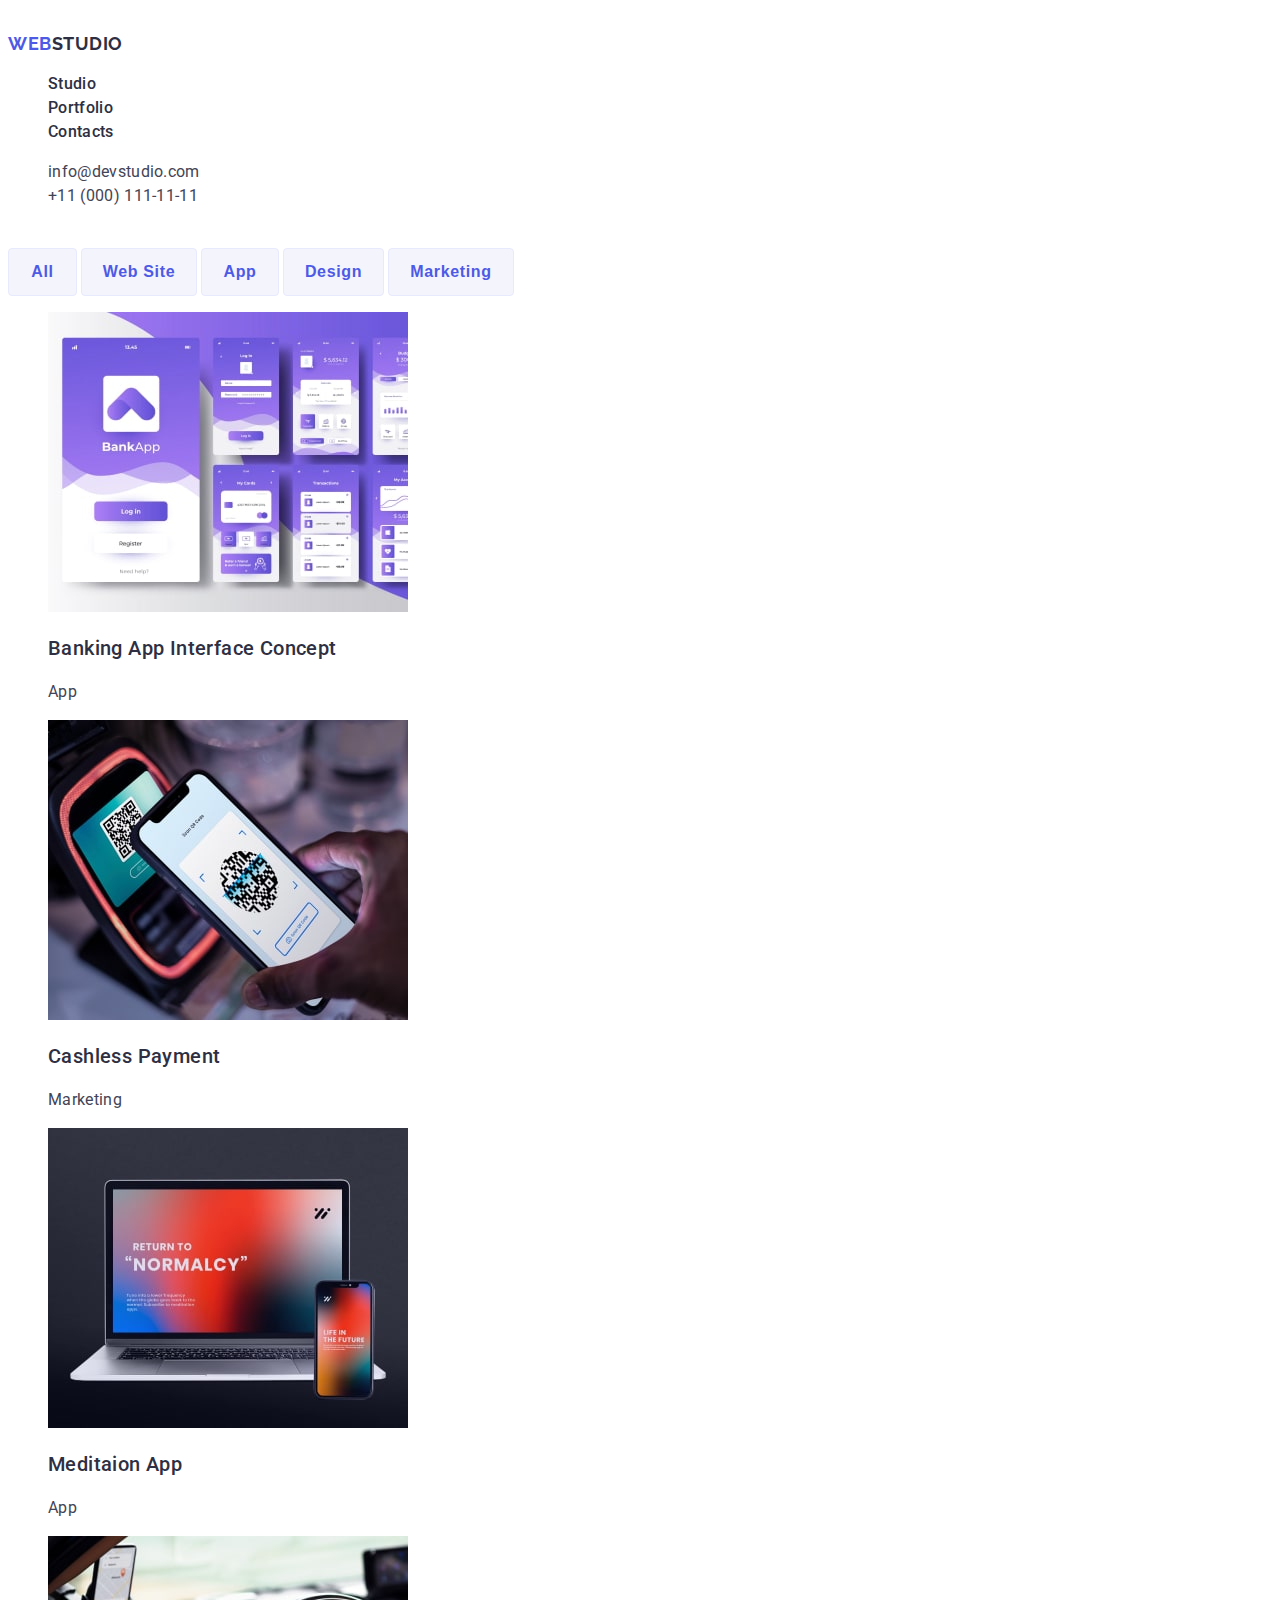
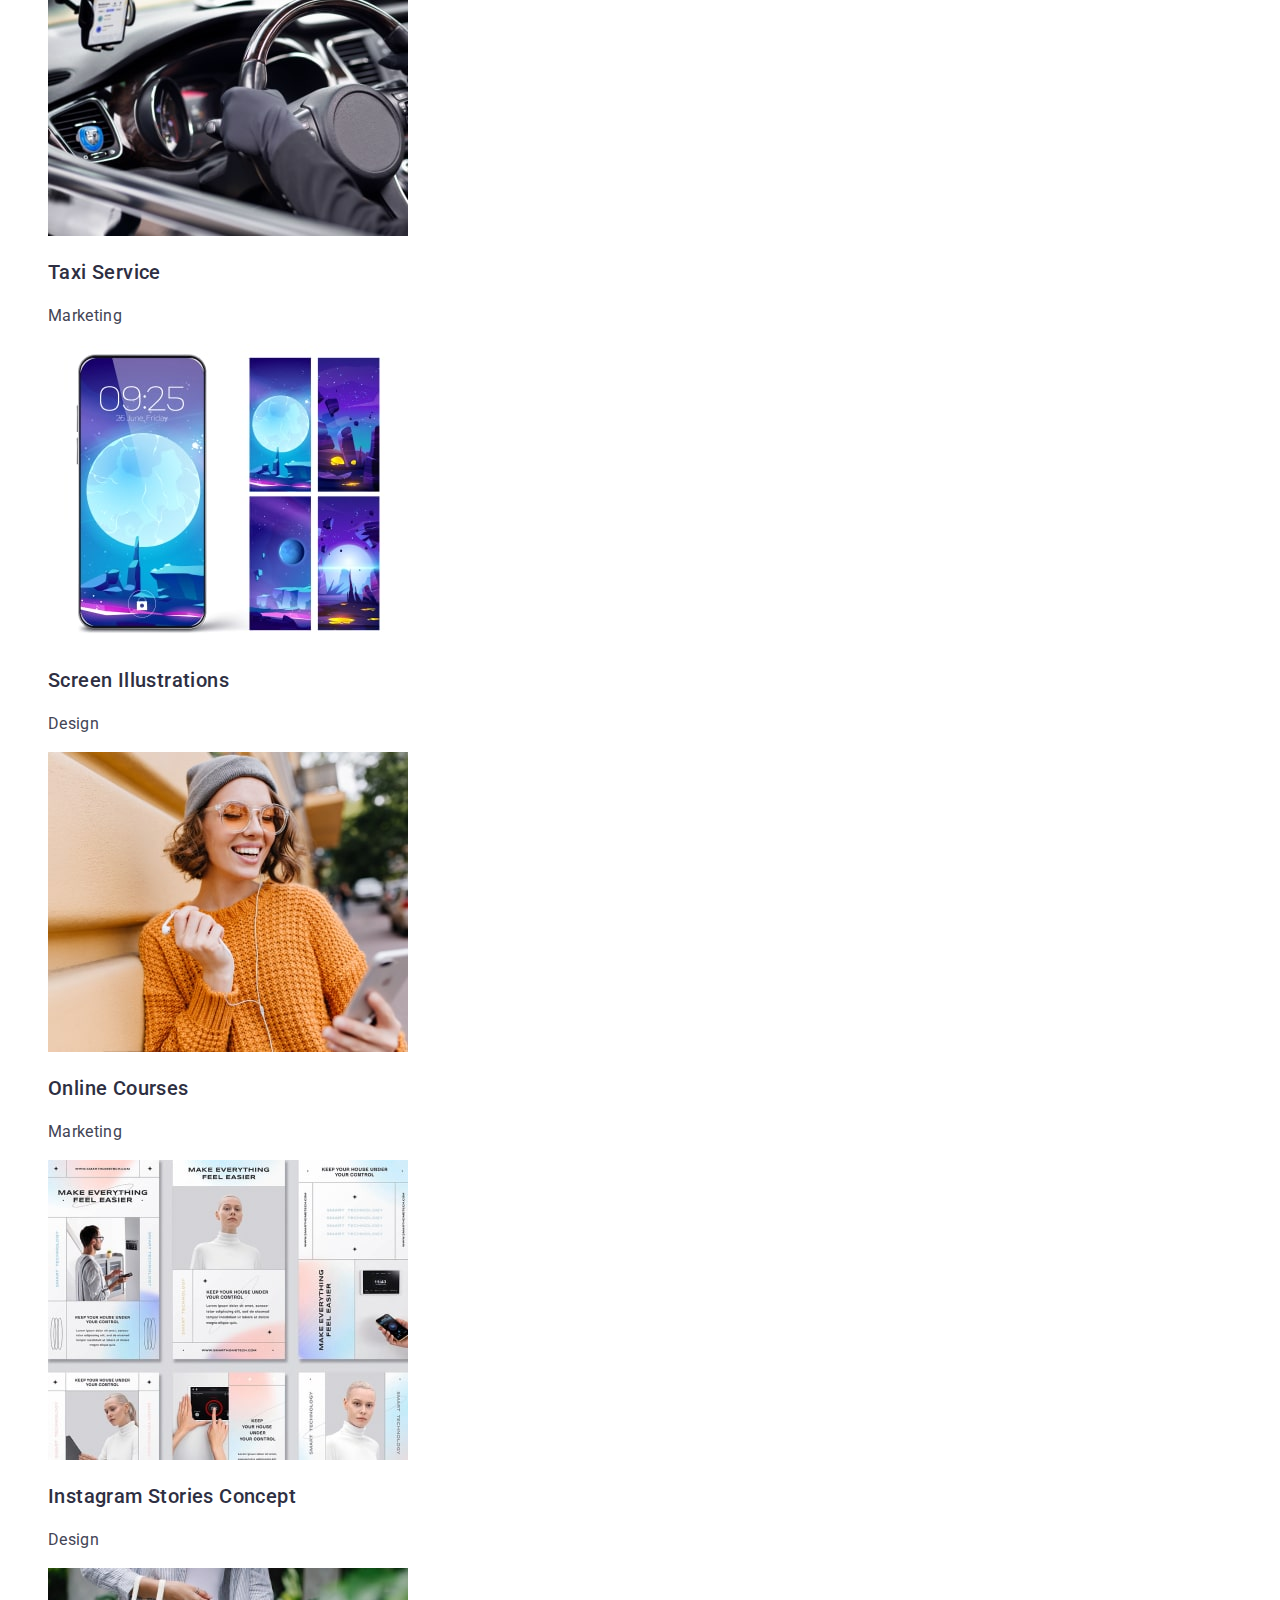
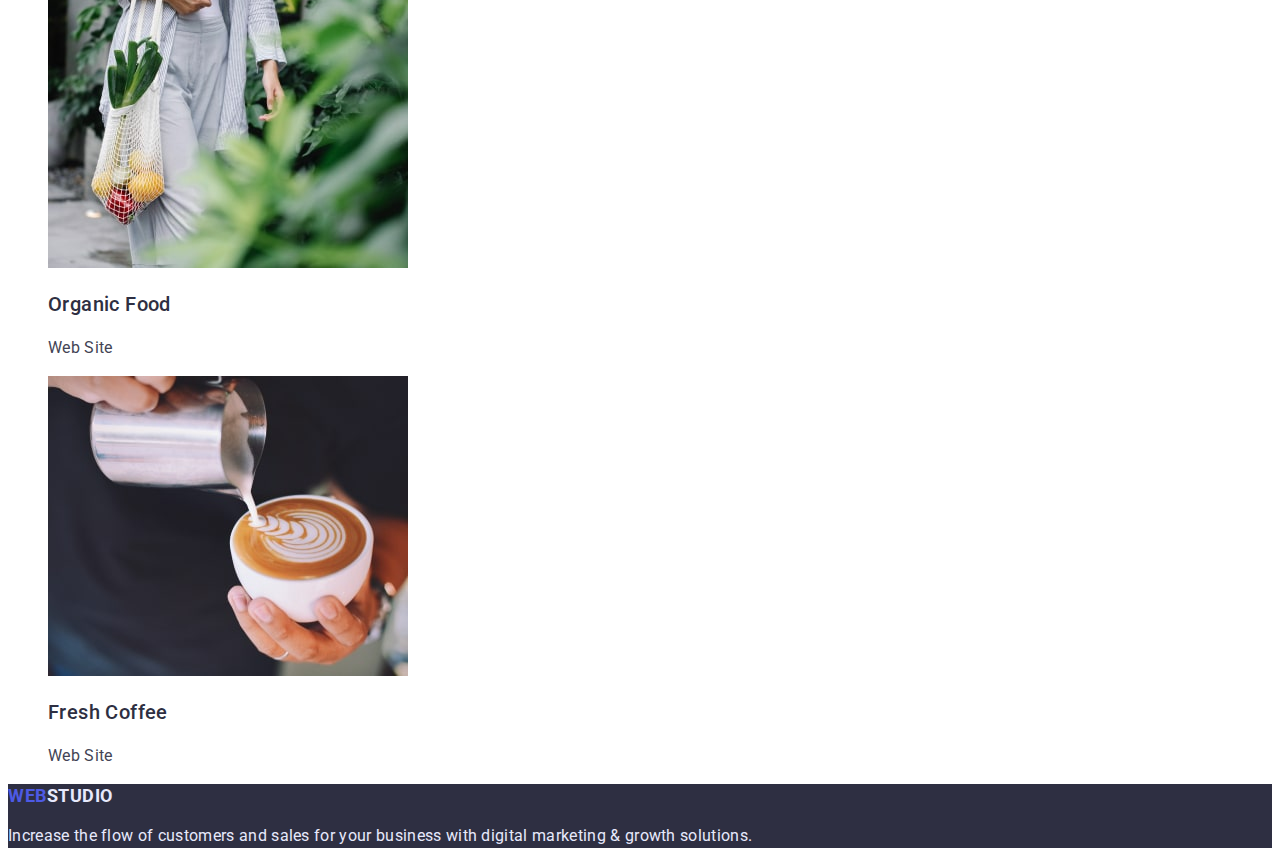
==== portfolio.html @ a3c28370 "кн" ====
<!DOCTYPE html>
<html lang="en">

<head>
    <meta charset="UTF-8">
    <meta http-equiv="X-UA-Compatible" content="IE=edge">
    <meta name="viewport" content="width=device-width, initial-scale=1.0">
    <title>goit-markup-hw-03/portfolio</title>

    <link rel="preconnect" href="https://fonts.googleapis.com">
    <link rel="preconnect" href="https://fonts.gstatic.com" crossorigin>
    <link
        href="https://fonts.googleapis.com/css2?family=Raleway:wght@700&family=Roboto:wght@400;500;700;900&display=swap"
        rel="stylesheet">
    <link rel="stylesheet" href="./css/style.css">
</head>

<body>

    <header class="header">
        <nav>
            <a href="./index.html" class="header-logo"><span class="color-web">Web</span>Studio</a>

            <ul class="header-list">
                <li><a href="/" class="header-link">Studio</a></li>
                <li><a href="/portfolio.html" class="header-link">Portfolio</a></li>
                <li><a href="/" class="header-link">Contacts</a></li>
            </ul>
        </nav>

        <ul class="header-contacts">
            <li class="header-mail">
                <a href="mailto:info@devstudio.com">info@devstudio.com</a>
            </li>
            <li class="header-phone">
                <a href="tel:+11(000)1111111">+11 (000) 111-11-11</a>
            </li>
        </ul>
    </header>

    <main>
        <section class="body-btn">

            <!--<h1>Button</h1>-->

            <button class="body-btn-all" type="button">All</button>

            <button class="body-btn-web" type="button">Web Site</button>

            <button class="body-btn-app" type="button">App</button>

            <button class="body-btn-design" type="button">Design</button>

            <button class="body-btn-marketing" type="button">Marketing</button>

            <!--<h2>Items</h2>-->

            <ul class="body-btn-items">
                <li>
                    <img width="360" height="300" src="./img/portfolio-1.jpg" alt="App in phone">
                    <h3>Banking App Interface Concept</h3>
                    <p>App</p>
                </li>
            </ul>

            <ul class="body-btn-items">
                <li>
                    <img width="360" height="300" src="./img/portfolio-2.jpg" alt="Cashless payment">
                    <h3>Cashless Payment</h3>
                    <p>Marketing</p>
                </li>
            </ul>

            <ul class="body-btn-items">
                <li>
                    <img width="360" height="300" src="./img/portfolio-3.jpg" alt="Meditaion app">
                    <h3>Meditaion App</h3>
                    <p>App</p>
                </li>
            </ul>

            <ul class="body-btn-items">
                <li>
                    <img width="360" height="300" src="./img/portfolio-4.jpg" alt="Taxi service">
                    <h3>Taxi Service</h3>
                    <p>Marketing</p>
                </li>
            </ul>

            <ul class="body-btn-items">
                <li>
                    <img width="360" height="300" src="./img/portfolio-5.jpg" alt="Screen illustrations">
                    <h3>Screen Illustrations</h3>
                    <p>Design</p>
                </li>
            </ul>

            <ul class="body-btn-items">
                <li>
                    <img width="360" height="300" src="./img/portfolio-6.jpg" alt="Online courses">
                    <h3>Online Courses</h3>
                    <p>Marketing</p>
                </li>
            </ul>

            <ul class="body-btn-items">
                <li>
                    <img width="360" height="300" src="./img/portfolio-7.jpg" alt="Instagram stories concept">
                    <h3>Instagram Stories Concept</h3>
                    <p>Design</p>
                </li>
            </ul>

            <ul class="body-btn-items">
                <li>
                    <img width="360" height="300" src="./img/portfolio-8.jpg" alt="Organic food">
                    <h3>Organic Food</h3>
                    <p>Web Site</p>
                </li>
            </ul>

            <ul class="body-btn-items">
                <li>
                    <img width="360" height="300" src="./img/portfolio-9.jpg" alt="Fresh coffee">
                    <h3>Fresh Coffee</h3>
                    <p>Web Site</p>
                </li>
            </ul>

        </section>

    </main>

    <footer class="footer">
        <a href="index.html" class="logo-footer"><span class="color-web">Web</span>Studio</a>
        <p>Increase the flow of customers and sales for your business with digital marketing & growth solutions.</p>
    </footer>


</body>

</html>
---- css/style.css ----
body {
    font-family: 'Raleway', sans-serif;
    font-family: 'Roboto', sans-serif;
}

.container {
    max-width: 1188px;
    margin: 0 auto;
    padding-left: 15px;
    padding-right: 15px;
}

.color-web {
    font-weight: 700;
    font-size: 18px;
    line-height: 1.33;
    letter-spacing: 0.03em;
    text-transform: uppercase;
    color: #4D5AE5;
    text-decoration: none;
}

.header {
    padding-top: 24px;
    padding-bottom: 24px;
}


.header-logo {
    font-family: 'Raleway';
    font-style: normal;
    font-weight: 700;
    font-size: 18px;
    line-height: 1.33;
    display: flex;
    align-items: center;
    letter-spacing: 0.03em;
    text-transform: uppercase;
    color: #2E2F42;
    text-decoration: none;
}


.header-list {
    list-style: none;
    gap: 40px;
}

.header-link:hover {
    color: #434455;
}

.header-link {
    font-weight: 500;
    font-size: 16px;
    line-height: 1.5;
    letter-spacing: 0.02em;
    color: #2E2F42;
    text-decoration: none;
    font-family: inherit;
}

.header-link:active {
    color: #4D5AE5;
}

.header-contacts {
    list-style: none;
}

.header-contacts a {
    font-size: 16px;
    line-height: 1.5;
    letter-spacing: 0.02em;
    color: #434455;
    text-decoration: none;
    list-style: none;
}

.header-phone a {
    text-decoration: none;
    color: #434455;
    font-style: normal;
    font-weight: 400;
    font-size: 16px;
    line-height: 1.5;
    letter-spacing: 0.02em;
    list-style: none;
}

.body {
    background: #2E2F42;
}

.body-title {
    font-weight: 700;
    font-size: 56px;
    line-height: 1;
    text-align: center;
    letter-spacing: 0.02em;
    color: #FFFFFF;
}

.body-title-btn {
    display: flex;
    flex-direction: row;
    align-items: flex-start;
    padding: 16px 32px;
    gap: 10px;
    background: #4D5AE5;
    text-align: center;
    color: #FFFFFF;
    cursor: pointer;
}


.section-slogan-col {
    list-style: none;
}

.slogan {
    font-weight: 500;
    font-size: 20px;
    line-height: 1.2;
    letter-spacing: 0.02em;
    color: #2E2F42;
    width: 264px;
    height: 24px;
}

.text {
    font-size: 16px;
    line-height: 1.5;
    letter-spacing: 0.02em;
    color: #434455;
    width: 264px;
    height: 72px;
}

.heading {
    font-weight: 700;
    font-size: 36px;
    line-height: 1.11;
    text-align: center;
    letter-spacing: 0.02em;
    text-transform: capitalize;
    color: #2E2F42;
}

.section-image {
    list-style: none;
}

.section-team {
    background: #F4F4FD;
}

.section-team-item {
    list-style: none;
    display: flex;
    flex-direction: column;
    justify-content: center;
}

.footer {
    background: #2E2F42;
}

.logo-footer {
    font-weight: 700;
    font-size: 18px;
    line-height: 1.33;
    letter-spacing: 0.03em;
    text-transform: uppercase;
    color: #E7E9FC;
    text-decoration: none;
}

.footer p {
    font-weight: 400;
    font-size: 16px;
    line-height: 1.5;
    letter-spacing: 0.02em;
    color: #E7E9FC;
}

/*______________PORTFOLIO______________*/

.body-btn button:hover,
.body-btn button:focus {
    background: #4D5AE5;
    color: #FFFFFF;
}

.body-btn-all {
    width: 69px;
    height: 48px;
    background: #F4F4FD;
    border: 1px solid #E7E9FC;
    border-radius: 4px;
    color: #4D5AE5;
    font-weight: 700;
    font-size: 16px;
    line-height: 1.5;
    letter-spacing: 0.04em;
    cursor: pointer;
}

.body-btn-web {
    width: 116px;
    height: 48px;
    background: #F4F4FD;
    border: 1px solid #E7E9FC;
    border-radius: 4px;
    color: #4D5AE5;
    font-weight: 700;
    font-size: 16px;
    line-height: 1.5;
    letter-spacing: 0.04em;
    cursor: pointer;
}

.body-btn-app {
    background: #F4F4FD;
    border: 1px solid #E7E9FC;
    border-radius: 4px;
    width: 78px;
    height: 48px;
    color: #4D5AE5;
    font-weight: 700;
    font-size: 16px;
    line-height: 1.5;
    letter-spacing: 0.04em;
    cursor: pointer;
}

.body-btn-design {
    background: #F4F4FD;
    border: 1px solid #E7E9FC;
    border-radius: 4px;
    width: 101px;
    height: 48px;
    color: #4D5AE5;
    font-weight: 700;
    font-size: 16px;
    line-height: 1.5;
    letter-spacing: 0.04em;
    cursor: pointer;
}

.body-btn-marketing {
    background: #F4F4FD;
    border: 1px solid #E7E9FC;
    border-radius: 4px;
    width: 126px;
    height: 48px;
    color: #4D5AE5;
    font-weight: 700;
    font-size: 16px;
    line-height: 1.5;
    letter-spacing: 0.04em;
    cursor: pointer;
}

.body-btn-items li {
    list-style: none;
}

.body-btn-items h3 {
    font-weight: 500;
    font-size: 20px;
    line-height: 1.2;
    letter-spacing: 0.02em;
    color: #2E2F42;
}

.body-btn-items p {
    font-weight: 400;
    font-size: 16px;
    line-height: 1.5;
    letter-spacing: 0.02em;
    color: #434455;
}

.body-btn-items ul {
    background: #FFFFFF;
    font-size: 20px;
}
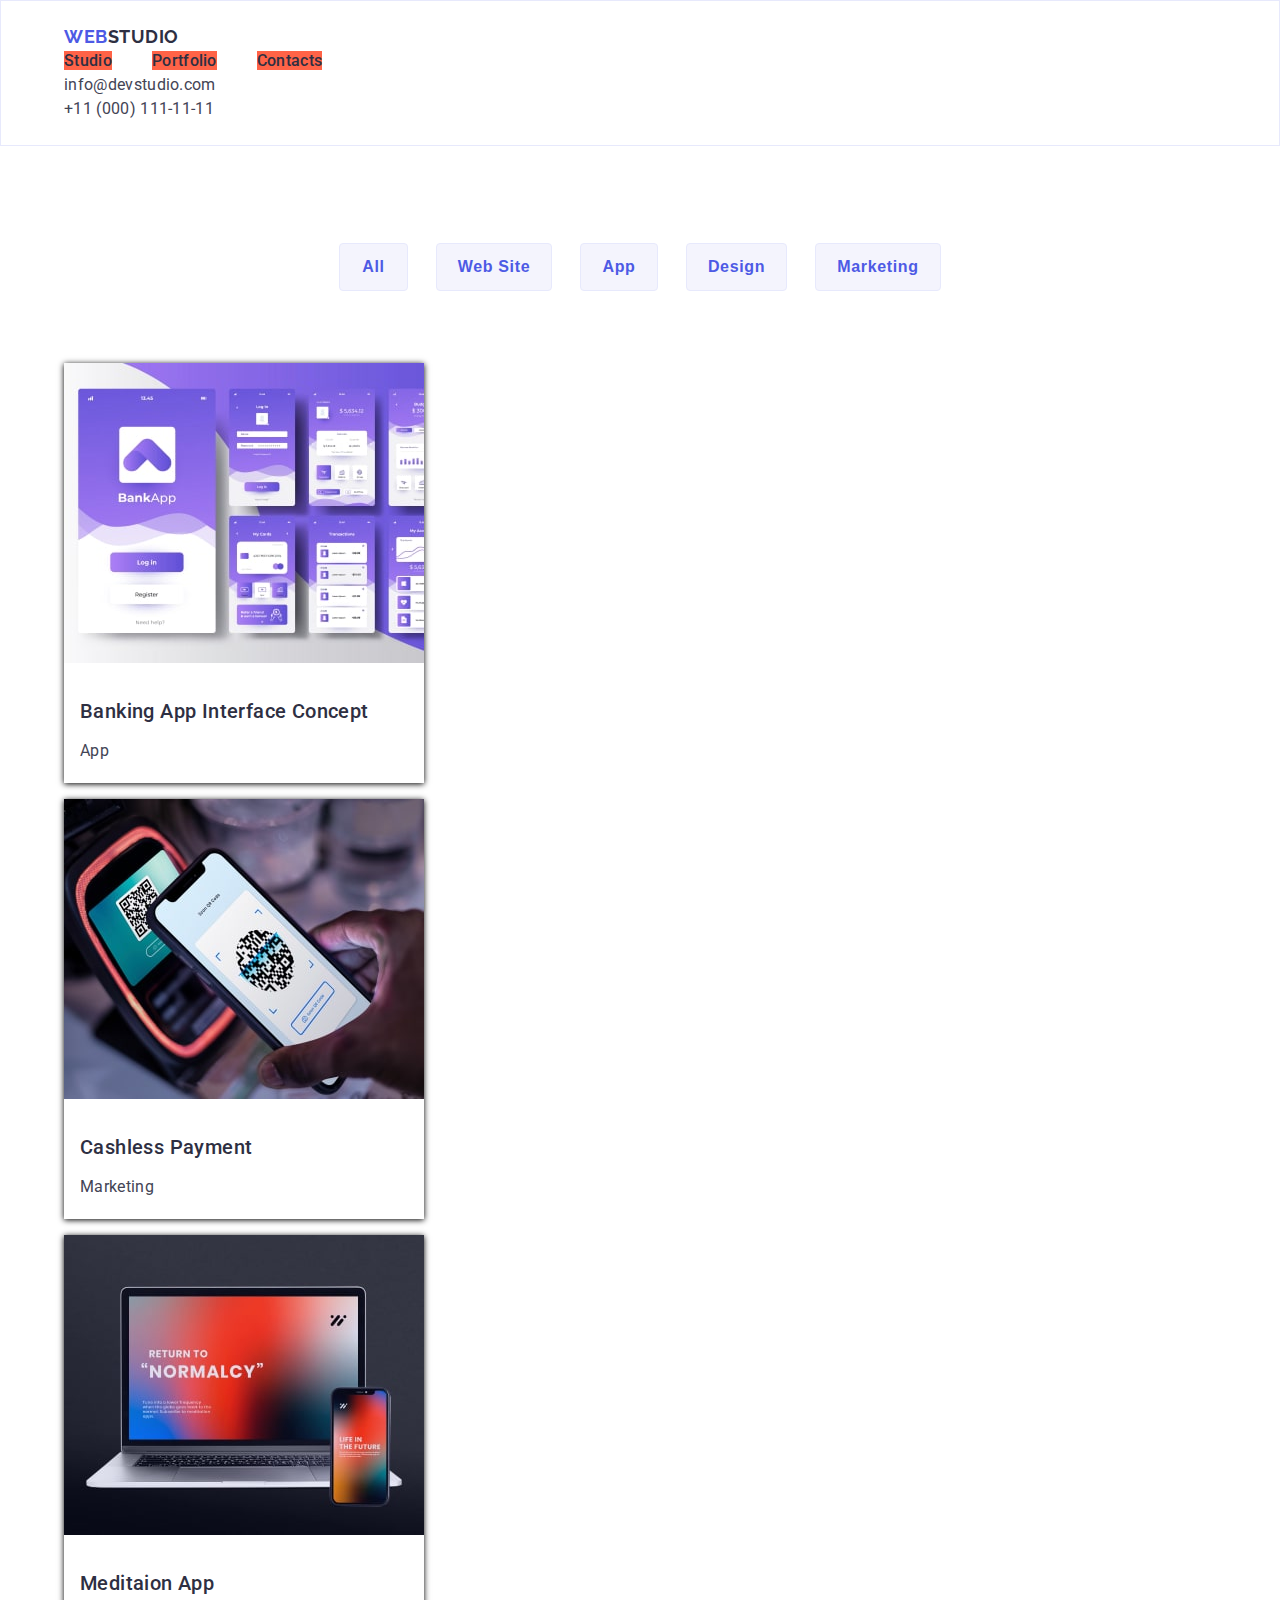
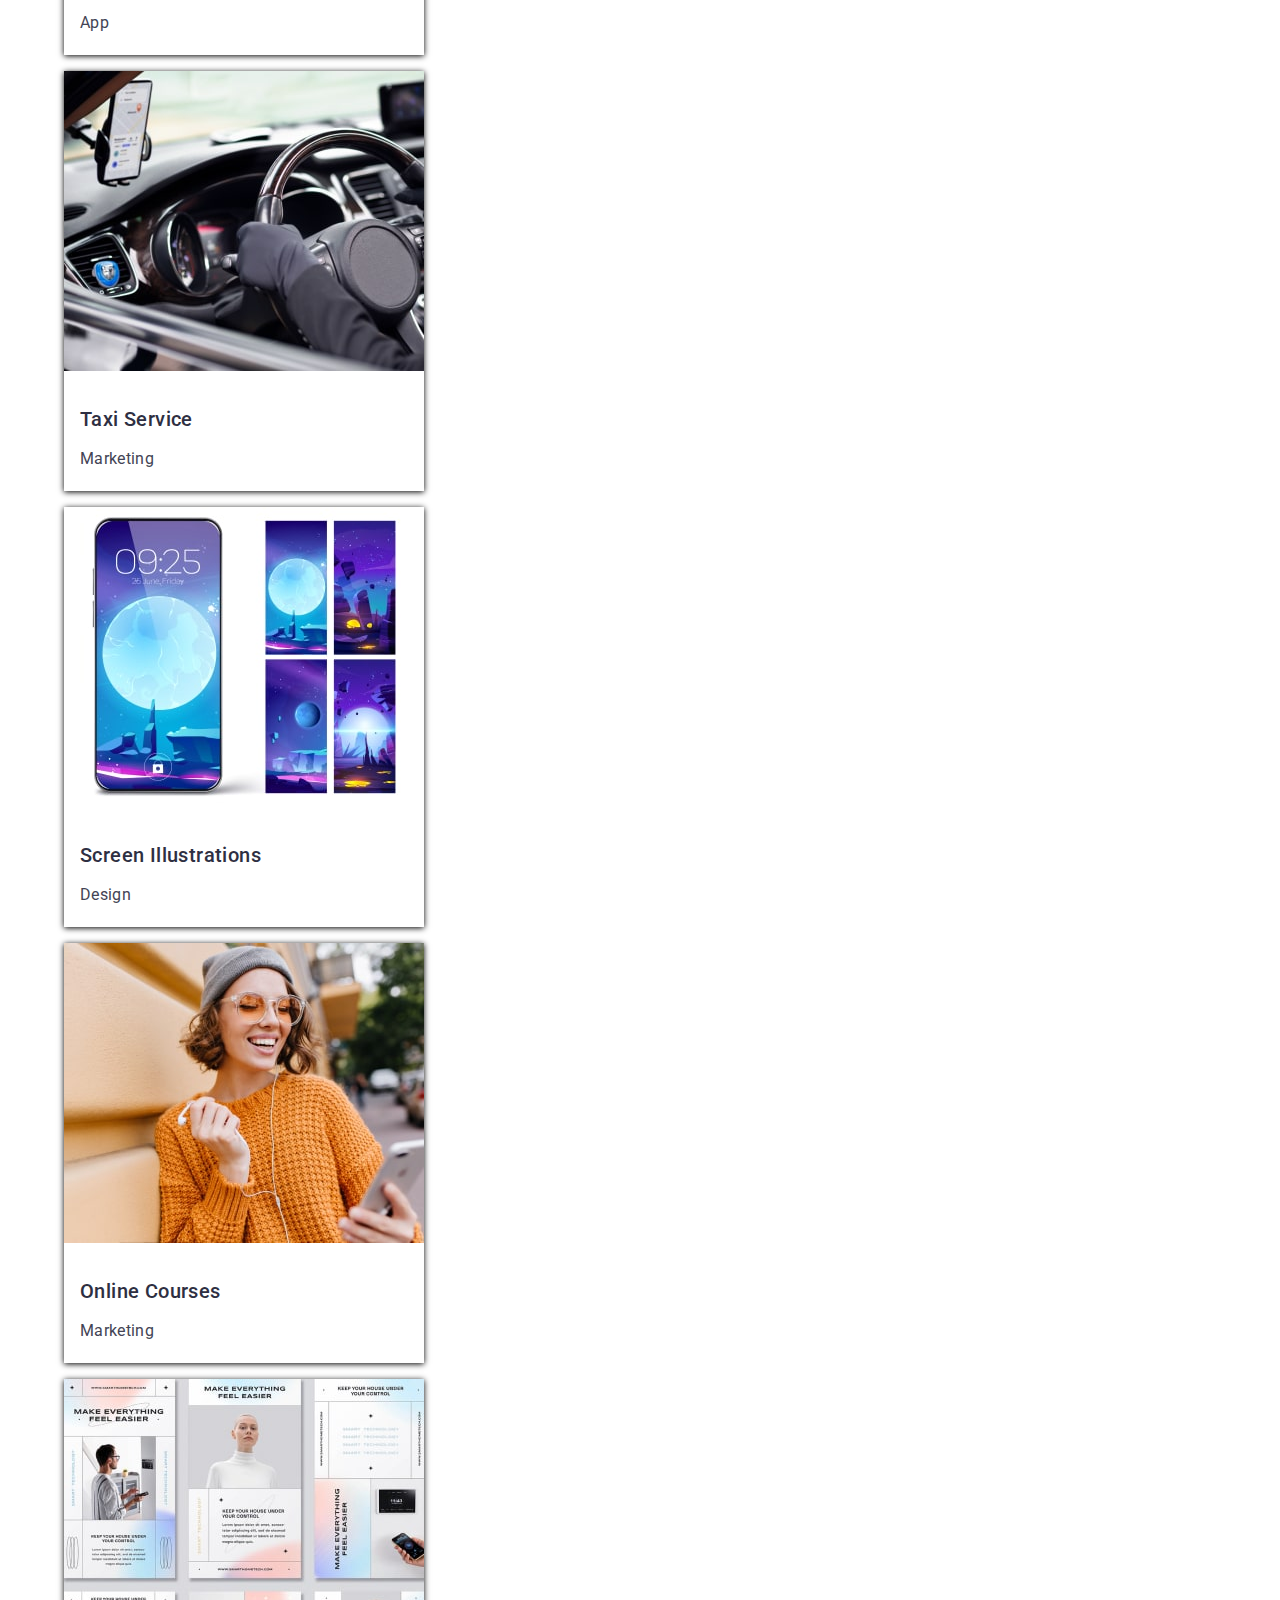
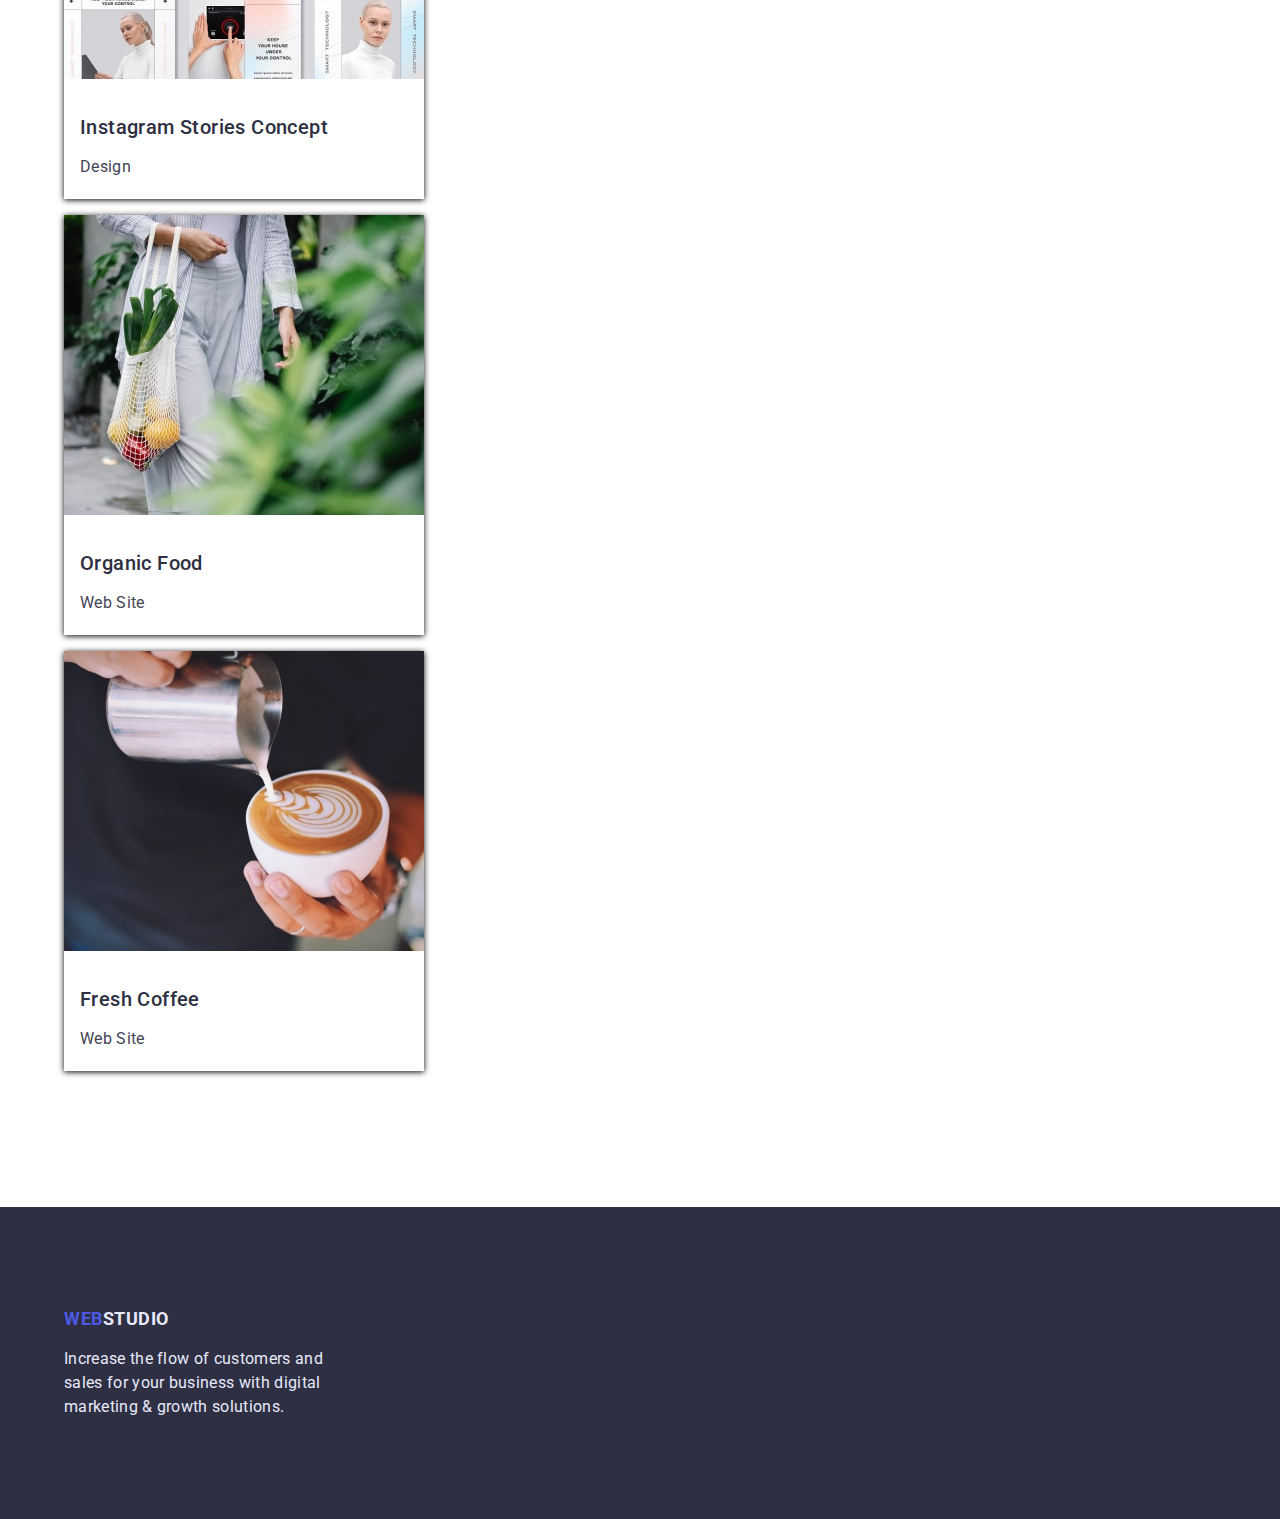
==== commit f2eb3e91: "nd" ====
--- a/portfolio.html
+++ b/portfolio.html
@@ -16,124 +16,141 @@
 </head>
 
 <body>
+    <header class="header">
+        <div class="container">
+            <nav class="navigation">
+                <a href="/" class="header-logo"><span class="color-web">Web</span>Studio</a>
 
-    <header class="header">
-        <nav>
-            <a href="./index.html" class="header-logo"><span class="color-web">Web</span>Studio</a>
+                <ul class="header-list">
+                    <li><a href="/" class="header-link">Studio</a></li>
+                    <li><a href="./portfolio.html" class="header-link">Portfolio</a></li>
+                    <li><a href="/" class="header-link">Contacts</a></li>
+                </ul>
+            </nav>
 
-            <ul class="header-list">
-                <li><a href="/" class="header-link">Studio</a></li>
-                <li><a href="/portfolio.html" class="header-link">Portfolio</a></li>
-                <li><a href="/" class="header-link">Contacts</a></li>
+            <ul class="header-contacts">
+                <li class="header-mail">
+                    <a href="mailto:info@devstudio.com">info@devstudio.com</a>
+                </li>
+                <li class="header-phone">
+                    <a href="tel:+11(000)1111111">+11 (000) 111-11-11</a>
+                </li>
             </ul>
-        </nav>
-
-        <ul class="header-contacts">
-            <li class="header-mail">
-                <a href="mailto:info@devstudio.com">info@devstudio.com</a>
-            </li>
-            <li class="header-phone">
-                <a href="tel:+11(000)1111111">+11 (000) 111-11-11</a>
-            </li>
-        </ul>
+        </div>
     </header>
 
     <main>
+
         <section class="body-btn">
 
-            <!--<h1>Button</h1>-->
+            <div class="container">
+            
+                <div class="container-body">
 
-            <button class="body-btn-all" type="button">All</button>
+                    <!--<h1>Button</h1>-->
 
-            <button class="body-btn-web" type="button">Web Site</button>
+                    <button class="body-btn-all" type="button">All</button>
 
-            <button class="body-btn-app" type="button">App</button>
+                    <button class="body-btn-web" type="button">Web Site</button>
 
-            <button class="body-btn-design" type="button">Design</button>
+                    <button class="body-btn-app" type="button">App</button>
 
-            <button class="body-btn-marketing" type="button">Marketing</button>
+                    <button class="body-btn-design" type="button">Design</button>
 
-            <!--<h2>Items</h2>-->
+                    <button class="body-btn-marketing" type="button">Marketing</button>
+                </div>
 
-            <ul class="body-btn-items">
-                <li>
-                    <img width="360" height="300" src="./img/portfolio-1.jpg" alt="App in phone">
-                    <h3>Banking App Interface Concept</h3>
-                    <p>App</p>
-                </li>
-            </ul>
+                <div class="container-items">
 
-            <ul class="body-btn-items">
-                <li>
-                    <img width="360" height="300" src="./img/portfolio-2.jpg" alt="Cashless payment">
-                    <h3>Cashless Payment</h3>
-                    <p>Marketing</p>
-                </li>
-            </ul>
+                    <!--<h2>Items</h2>-->
 
-            <ul class="body-btn-items">
-                <li>
-                    <img width="360" height="300" src="./img/portfolio-3.jpg" alt="Meditaion app">
-                    <h3>Meditaion App</h3>
-                    <p>App</p>
-                </li>
-            </ul>
+                    <ul class="body-btn-items">
+                        <li>
+                            <img width="360" height="300" src="./img/portfolio-1.jpg" alt="App in phone">
+                            <h3>Banking App Interface Concept</h3>
+                            <p>App</p>
+                        </li>
+                    </ul>
 
-            <ul class="body-btn-items">
-                <li>
-                    <img width="360" height="300" src="./img/portfolio-4.jpg" alt="Taxi service">
-                    <h3>Taxi Service</h3>
-                    <p>Marketing</p>
-                </li>
-            </ul>
+                    <ul class="body-btn-items">
+                        <li>
+                            <img width="360" height="300" src="./img/portfolio-2.jpg" alt="Cashless payment">
+                            <h3>Cashless Payment</h3>
+                            <p>Marketing</p>
+                        </li>
+                    </ul>
 
-            <ul class="body-btn-items">
-                <li>
-                    <img width="360" height="300" src="./img/portfolio-5.jpg" alt="Screen illustrations">
-                    <h3>Screen Illustrations</h3>
-                    <p>Design</p>
-                </li>
-            </ul>
+                    <ul class="body-btn-items">
+                        <li>
+                            <img width="360" height="300" src="./img/portfolio-3.jpg" alt="Meditaion app">
+                            <h3>Meditaion App</h3>
+                            <p>App</p>
+                        </li>
+                    </ul>
 
-            <ul class="body-btn-items">
-                <li>
-                    <img width="360" height="300" src="./img/portfolio-6.jpg" alt="Online courses">
-                    <h3>Online Courses</h3>
-                    <p>Marketing</p>
-                </li>
-            </ul>
+                    <ul class="body-btn-items">
+                        <li>
+                            <img width="360" height="300" src="./img/portfolio-4.jpg" alt="Taxi service">
+                            <h3>Taxi Service</h3>
+                            <p>Marketing</p>
+                        </li>
+                    </ul>
 
-            <ul class="body-btn-items">
-                <li>
-                    <img width="360" height="300" src="./img/portfolio-7.jpg" alt="Instagram stories concept">
-                    <h3>Instagram Stories Concept</h3>
-                    <p>Design</p>
-                </li>
-            </ul>
+                    <ul class="body-btn-items">
+                        <li>
+                            <img width="360" height="300" src="./img/portfolio-5.jpg" alt="Screen illustrations">
+                            <h3>Screen Illustrations</h3>
+                            <p>Design</p>
+                        </li>
+                    </ul>
 
-            <ul class="body-btn-items">
-                <li>
-                    <img width="360" height="300" src="./img/portfolio-8.jpg" alt="Organic food">
-                    <h3>Organic Food</h3>
-                    <p>Web Site</p>
-                </li>
-            </ul>
+                    <ul class="body-btn-items">
+                        <li>
+                            <img width="360" height="300" src="./img/portfolio-6.jpg" alt="Online courses">
+                            <h3>Online Courses</h3>
+                            <p>Marketing</p>
+                        </li>
+                    </ul>
 
-            <ul class="body-btn-items">
-                <li>
-                    <img width="360" height="300" src="./img/portfolio-9.jpg" alt="Fresh coffee">
-                    <h3>Fresh Coffee</h3>
-                    <p>Web Site</p>
-                </li>
-            </ul>
+                    <ul class="body-btn-items">
+                        <li>
+                            <img width="360" height="300" src="./img/portfolio-7.jpg" alt="Instagram stories concept">
+                            <h3>Instagram Stories Concept</h3>
+                            <p>Design</p>
+                        </li>
+                    </ul>
+
+                    <ul class="body-btn-items">
+                        <li>
+                            <img width="360" height="300" src="./img/portfolio-8.jpg" alt="Organic food">
+                            <h3>Organic Food</h3>
+                            <p>Web Site</p>
+                        </li>
+                    </ul>
+
+                    <ul class="body-btn-items">
+                        <li>
+                            <img width="360" height="300" src="./img/portfolio-9.jpg" alt="Fresh coffee">
+                            <h3>Fresh Coffee</h3>
+                            <p>Web Site</p>
+                        </li>
+                    </ul>
+
+                </div>
+
+            </div>
 
         </section>
 
     </main>
 
     <footer class="footer">
-        <a href="index.html" class="logo-footer"><span class="color-web">Web</span>Studio</a>
-        <p>Increase the flow of customers and sales for your business with digital marketing & growth solutions.</p>
+
+        <div class="container">
+            <a href="/" class="logo-footer"><span class="color-web">Web</span>Studio</a>
+            <p>Increase the flow of customers and sales for your business with digital marketing & growth solutions.</p>
+        </div>
+
     </footer>
 
 
--- a/css/style.css
+++ b/css/style.css
@@ -1,13 +1,14 @@
 body {
     font-family: 'Raleway', sans-serif;
     font-family: 'Roboto', sans-serif;
+    margin: 0;
 }
 
 .container {
-    max-width: 1188px;
+    max-width: 1152px;
     margin: 0 auto;
-    padding-left: 15px;
-    padding-right: 15px;
+    padding-left: 12px;
+    padding-right: 12px;
 }
 
 .color-web {
@@ -23,6 +24,7 @@
 .header {
     padding-top: 24px;
     padding-bottom: 24px;
+    border: 1px solid #E7E9FC;
 }
 
 
@@ -42,8 +44,19 @@
 
 
 .header-list {
-    list-style: none;
-    gap: 40px;
+    display: flex;
+    list-style: none;
+    padding: 0;
+    margin-top: 0;
+    margin-bottom: 0;
+}
+
+.header-list li {
+    margin-right: 40px;
+}
+
+.header-list li:last-child {
+    margin-right: 0;
 }
 
 .header-link:hover {
@@ -51,6 +64,7 @@
 }
 
 .header-link {
+    background-color: tomato;
     font-weight: 500;
     font-size: 16px;
     line-height: 1.5;
@@ -66,6 +80,9 @@
 
 .header-contacts {
     list-style: none;
+    margin-top: 0;
+    margin-bottom: 0;
+    padding: 0;
 }
 
 .header-contacts a {
@@ -89,33 +106,42 @@
 }
 
 .body {
-    background: #2E2F42;
-}
+    background-color: #2E2F42;
+    text-align: center;
+    padding-top: 192px;
+    padding-bottom: 291px;
+}
+
 
 .body-title {
     font-weight: 700;
     font-size: 56px;
-    line-height: 1;
-    text-align: center;
+    line-height: 1.07;
     letter-spacing: 0.02em;
     color: #FFFFFF;
+    margin-top: 0;
+    margin-bottom: 48px;
 }
 
 .body-title-btn {
     display: flex;
-    flex-direction: row;
     align-items: flex-start;
     padding: 16px 32px;
-    gap: 10px;
     background: #4D5AE5;
-    text-align: center;
     color: #FFFFFF;
     cursor: pointer;
+    border-radius: 4px;
+    margin-left: auto;
+    margin-right: auto;
+    border: 0;
 }
 
 
 .section-slogan-col {
-    list-style: none;
+    display: flex;
+    list-style: none;
+    margin-top: 120px;
+    margin-bottom: 120px;
 }
 
 .slogan {
@@ -126,6 +152,7 @@
     color: #2E2F42;
     width: 264px;
     height: 24px;
+    margin-top: 0;
 }
 
 .text {
@@ -135,6 +162,7 @@
     color: #434455;
     width: 264px;
     height: 72px;
+    margin-bottom: 0;
 }
 
 .heading {
@@ -145,14 +173,21 @@
     letter-spacing: 0.02em;
     text-transform: capitalize;
     color: #2E2F42;
+    margin-top: 0;
+    margin-bottom: 72px;
 }
 
 .section-image {
     list-style: none;
+    margin-top: 0;
+    margin-bottom: 240px;
 }
 
 .section-team {
     background: #F4F4FD;
+    padding-top: 120px;
+    padding-bottom: 120px;
+
 }
 
 .section-team-item {
@@ -160,10 +195,32 @@
     display: flex;
     flex-direction: column;
     justify-content: center;
+    margin-top: 0;
+    margin-bottom: 0;
+    padding-left: 0;
+    background: #FFFFFF;
+    box-shadow: 0px 1px 6px;
+    box-sizing: border-box;
+    width: 264px;
+    height: 380px; 
+    text-align: center;
+}
+
+.section-team-item h3  {
+    margin-top: 32px;
+    margin-bottom: 8px;
+}
+
+.section-team-item p {
+    margin-bottom: 32px;
 }
 
 .footer {
     background: #2E2F42;
+    margin-top: 0;
+    margin-bottom: 0;
+    padding-top: 100px;
+    padding-bottom: 100px;
 }
 
 .logo-footer {
@@ -182,6 +239,12 @@
     line-height: 1.5;
     letter-spacing: 0.02em;
     color: #E7E9FC;
+    margin-top: 0;
+    margin-bottom: 0; 
+    box-sizing: border-box;
+    width: 264px;
+    height: 72px;  
+    margin-top: 16px;
 }
 
 /*______________PORTFOLIO______________*/
@@ -192,6 +255,12 @@
     color: #FFFFFF;
 }
 
+.container-body {
+    margin-top: 97px;
+    margin-bottom: 72px;
+    text-align: center;
+}
+
 .body-btn-all {
     width: 69px;
     height: 48px;
@@ -204,6 +273,7 @@
     line-height: 1.5;
     letter-spacing: 0.04em;
     cursor: pointer;
+    margin-right: 24px;
 }
 
 .body-btn-web {
@@ -218,6 +288,7 @@
     line-height: 1.5;
     letter-spacing: 0.04em;
     cursor: pointer;
+    margin-right: 24px;
 }
 
 .body-btn-app {
@@ -232,6 +303,7 @@
     line-height: 1.5;
     letter-spacing: 0.04em;
     cursor: pointer;
+    margin-right: 24px;
 }
 
 .body-btn-design {
@@ -246,6 +318,7 @@
     line-height: 1.5;
     letter-spacing: 0.04em;
     cursor: pointer;
+    margin-right: 24px;
 }
 
 .body-btn-marketing {
@@ -260,6 +333,19 @@
     line-height: 1.5;
     letter-spacing: 0.04em;
     cursor: pointer;
+}
+
+.body-btn-items {
+    box-sizing: border-box;
+    width: 360px;
+    height: 420px;
+    box-shadow: 0px 1px 6px;
+    padding-left: 0;
+    
+}
+
+.container-items {
+    padding-bottom: 120px;
 }
 
 .body-btn-items li {
@@ -272,6 +358,7 @@
     line-height: 1.2;
     letter-spacing: 0.02em;
     color: #2E2F42;
+    margin: 32px 53px 8px 16px;
 }
 
 .body-btn-items p {
@@ -280,9 +367,11 @@
     line-height: 1.5;
     letter-spacing: 0.02em;
     color: #434455;
-}
-
-.body-btn-items ul {
+    margin-left: 16px;
+    margin-bottom: 32px;
+}
+
+/*.body-btn-items ul {
     background: #FFFFFF;
     font-size: 20px;
-}+}*/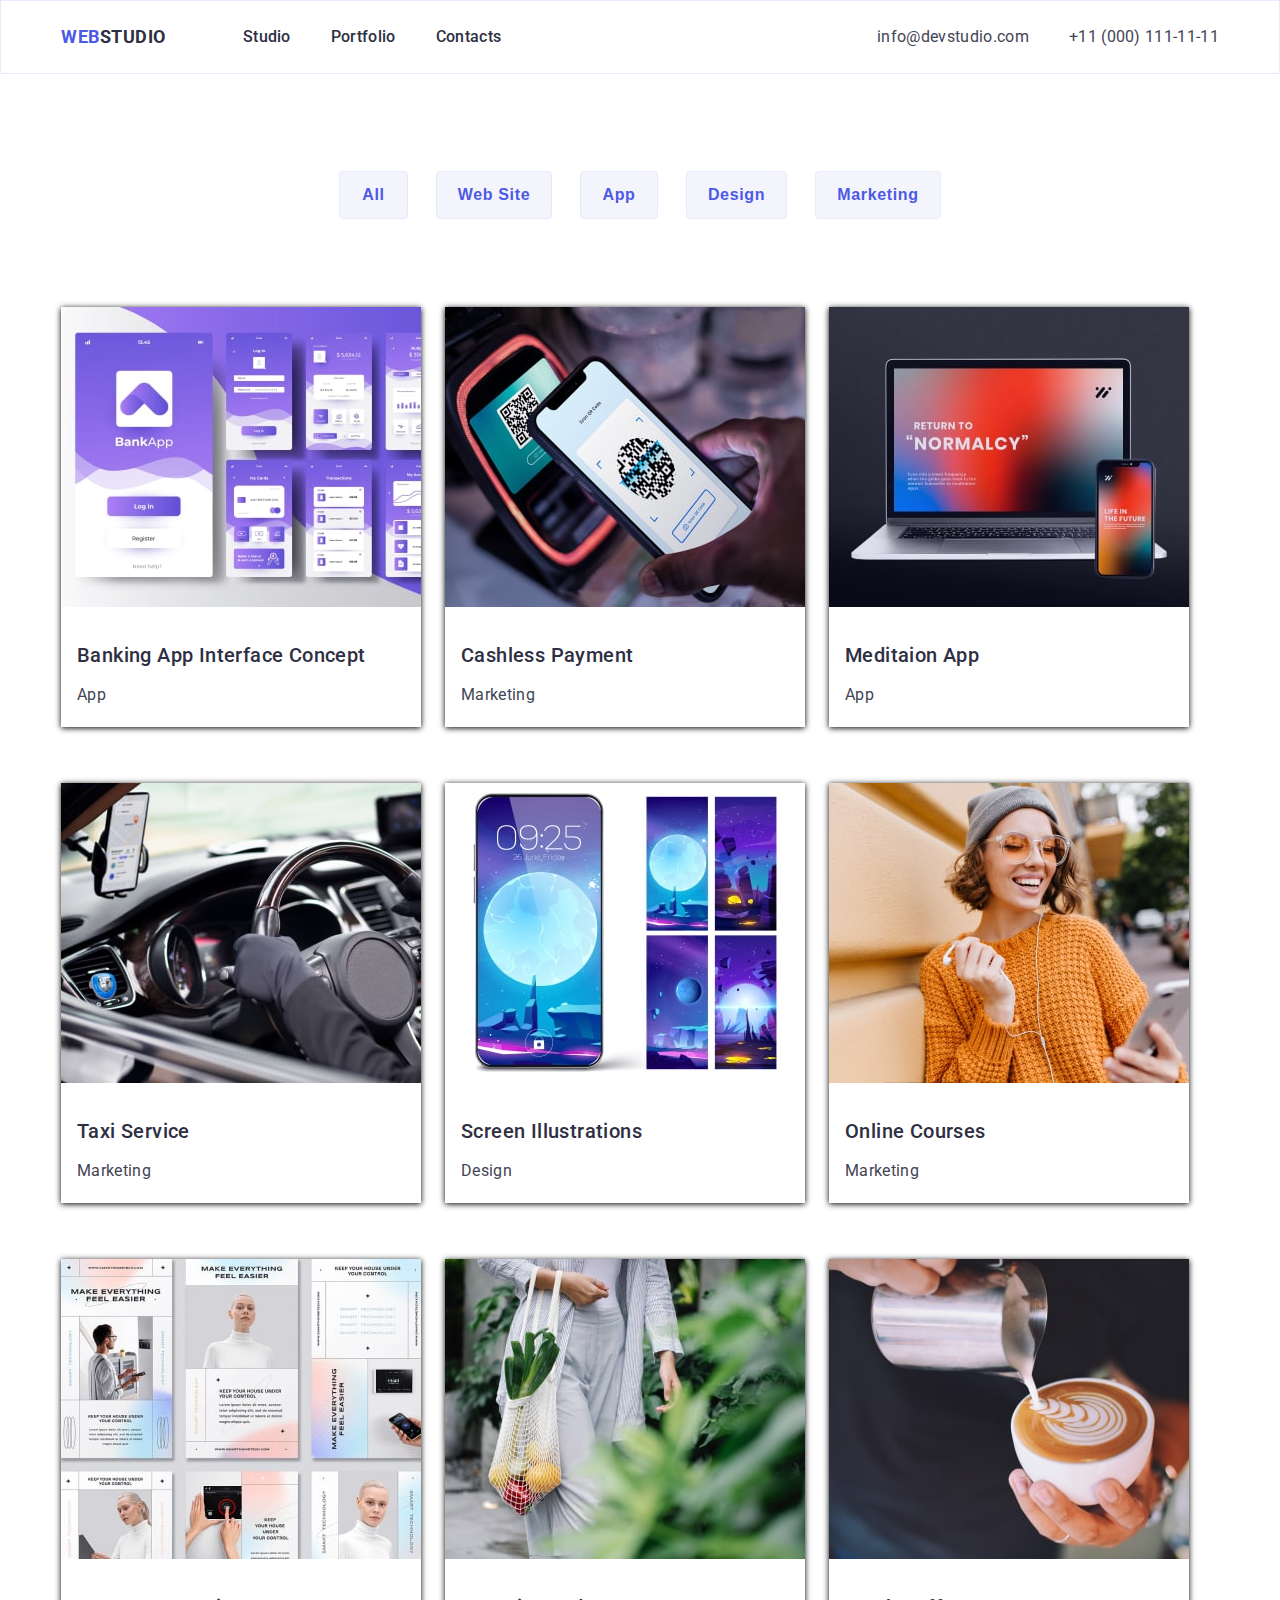
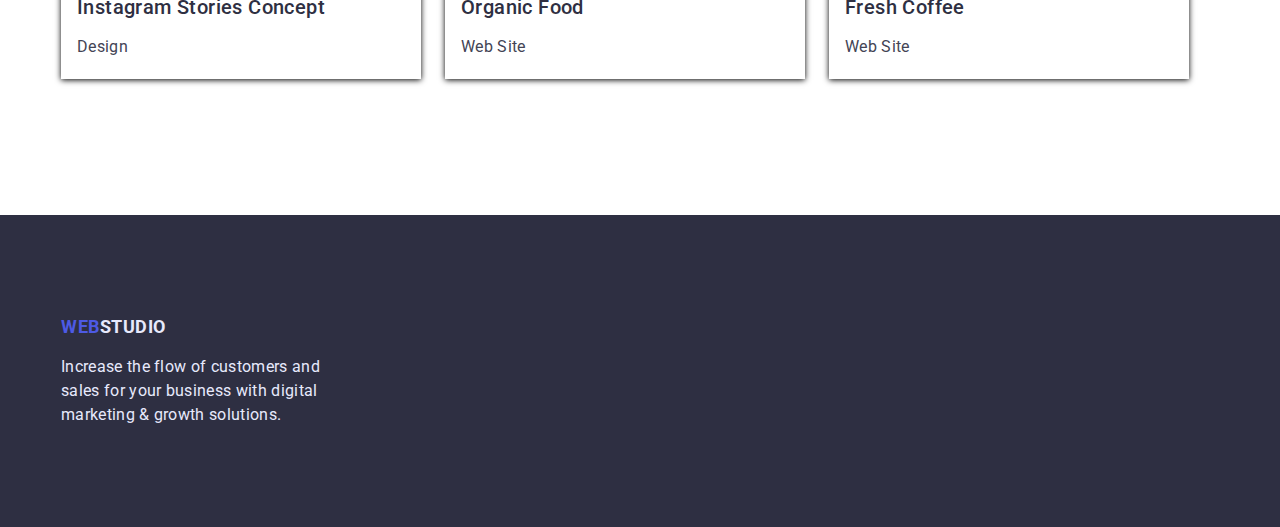
==== commit 7920804c: "+-" ====
--- a/portfolio.html
+++ b/portfolio.html
@@ -26,16 +26,17 @@
                     <li><a href="./portfolio.html" class="header-link">Portfolio</a></li>
                     <li><a href="/" class="header-link">Contacts</a></li>
                 </ul>
+            
+
+                <ul class="header-contacts">
+                    <li class="header-mail">
+                        <a href="mailto:info@devstudio.com">info@devstudio.com</a>
+                    </li>
+                    <li class="header-phone">
+                        <a href="tel:+11(000)1111111">+11 (000) 111-11-11</a>
+                    </li>
+                </ul>
             </nav>
-
-            <ul class="header-contacts">
-                <li class="header-mail">
-                    <a href="mailto:info@devstudio.com">info@devstudio.com</a>
-                </li>
-                <li class="header-phone">
-                    <a href="tel:+11(000)1111111">+11 (000) 111-11-11</a>
-                </li>
-            </ul>
         </div>
     </header>
 
--- a/css/style.css
+++ b/css/style.css
@@ -5,7 +5,7 @@
 }
 
 .container {
-    max-width: 1152px;
+    max-width: 1158px;
     margin: 0 auto;
     padding-left: 12px;
     padding-right: 12px;
@@ -22,15 +22,15 @@
 }
 
 .header {
-    padding-top: 24px;
-    padding-bottom: 24px;
-    border: 1px solid #E7E9FC;
-}
-
+    border: 1px solid #E7E9FC;
+}
+
+.navigation {
+    display: flex;
+    align-items: center;
+}
 
 .header-logo {
-    font-family: 'Raleway';
-    font-style: normal;
     font-weight: 700;
     font-size: 18px;
     line-height: 1.33;
@@ -40,6 +40,7 @@
     text-transform: uppercase;
     color: #2E2F42;
     text-decoration: none;
+    margin-right: 77px;
 }
 
 
@@ -64,7 +65,6 @@
 }
 
 .header-link {
-    background-color: tomato;
     font-weight: 500;
     font-size: 16px;
     line-height: 1.5;
@@ -72,6 +72,9 @@
     color: #2E2F42;
     text-decoration: none;
     font-family: inherit;
+    display: block;
+    padding-top: 24px;
+    padding-bottom: 24px;
 }
 
 .header-link:active {
@@ -79,13 +82,24 @@
 }
 
 .header-contacts {
+    display: flex;
+    margin-left: auto;
+
     list-style: none;
     margin-top: 0;
     margin-bottom: 0;
     padding: 0;
 }
 
-.header-contacts a {
+.header-contacts li {
+    margin-right: 40px;
+}
+
+.header-contacts li:last-child {
+    margin-right: 0;
+}
+
+.header-mail a {
     font-size: 16px;
     line-height: 1.5;
     letter-spacing: 0.02em;
@@ -93,6 +107,7 @@
     text-decoration: none;
     list-style: none;
 }
+
 
 .header-phone a {
     text-decoration: none;
@@ -139,6 +154,7 @@
 
 .section-slogan-col {
     display: flex;
+    gap: 24px;
     list-style: none;
     margin-top: 120px;
     margin-bottom: 120px;
@@ -178,16 +194,26 @@
 }
 
 .section-image {
-    list-style: none;
-    margin-top: 0;
-    margin-bottom: 240px;
+    display: flex;
+    gap: 24px;
+}
+
+.image {
+    list-style: none;
+    margin-top: 0;
+    margin-bottom: 120px;
+    padding: 0;
 }
 
 .section-team {
     background: #F4F4FD;
     padding-top: 120px;
     padding-bottom: 120px;
-
+}
+
+.container-team {
+    display: flex;
+    gap: 24px;
 }
 
 .section-team-item {
@@ -345,6 +371,9 @@
 }
 
 .container-items {
+    display: flex;
+    flex-wrap: wrap;
+    gap: 24px;
     padding-bottom: 120px;
 }
 
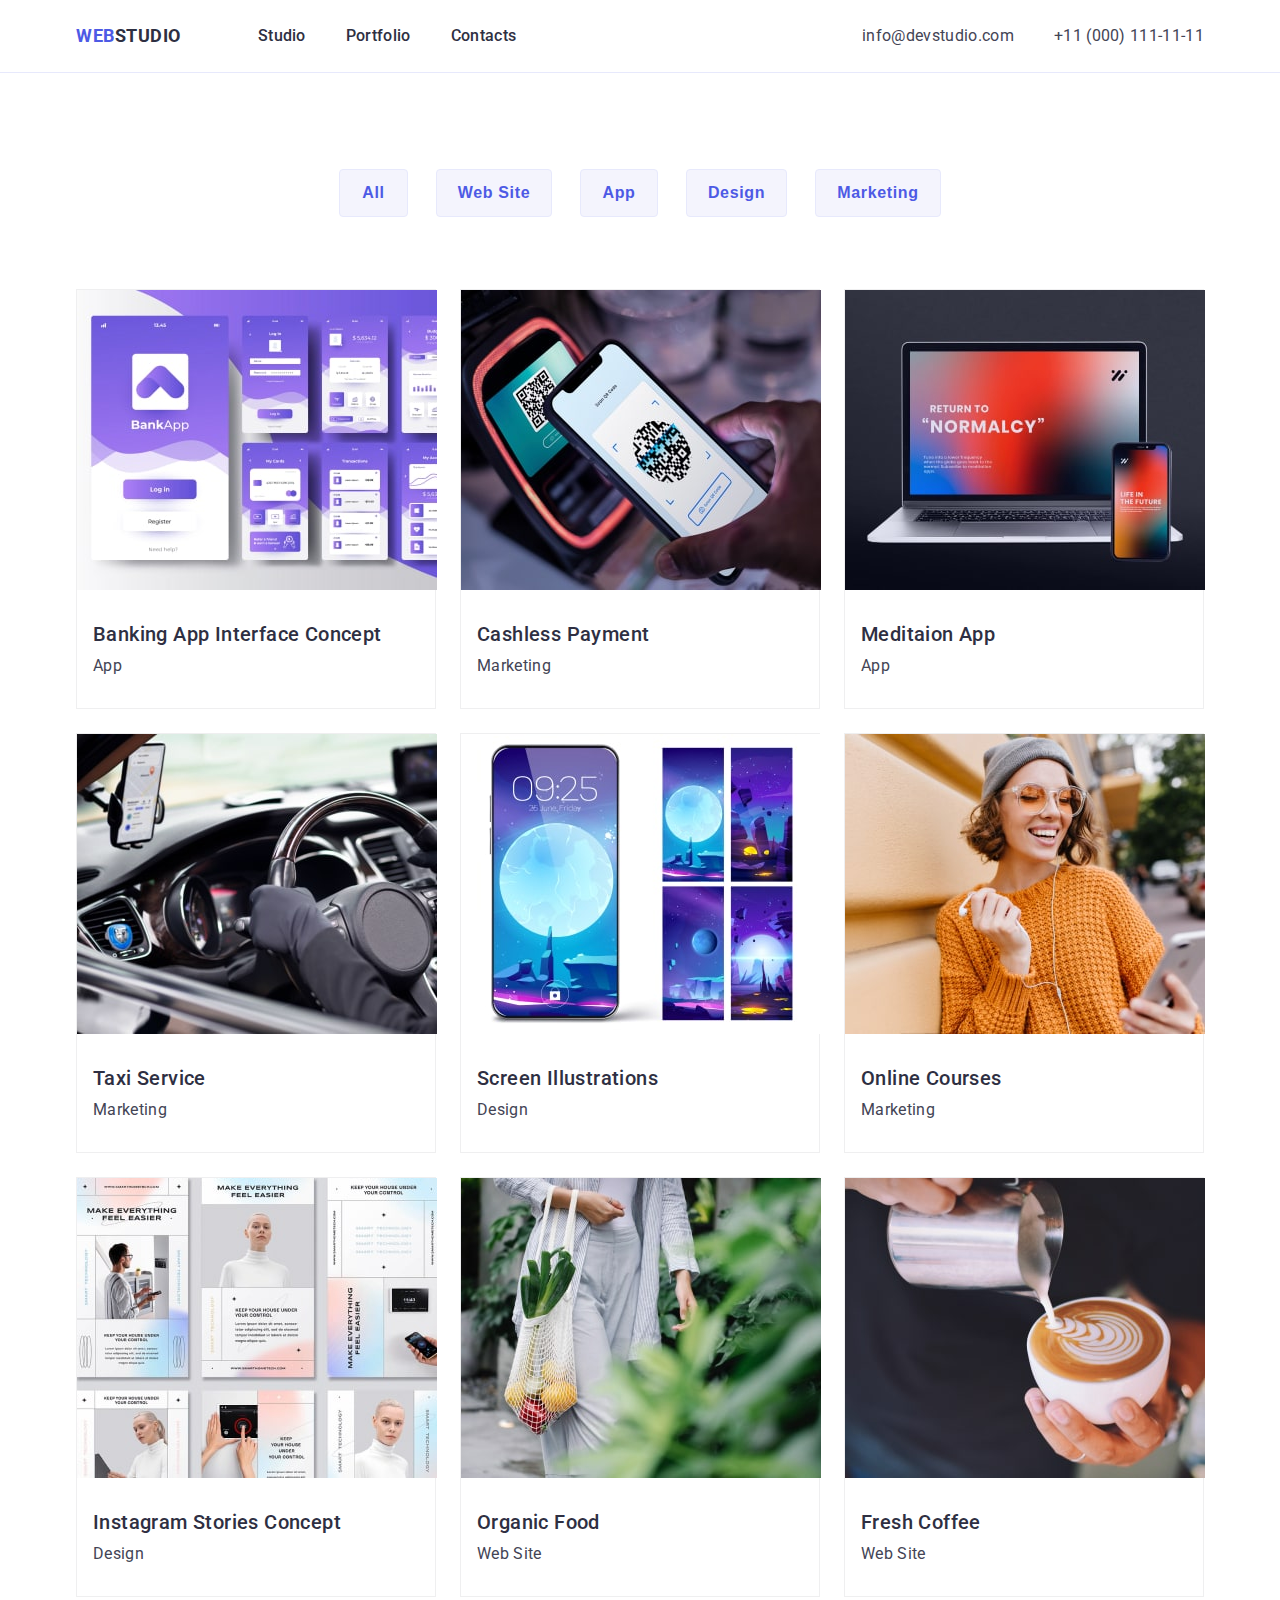
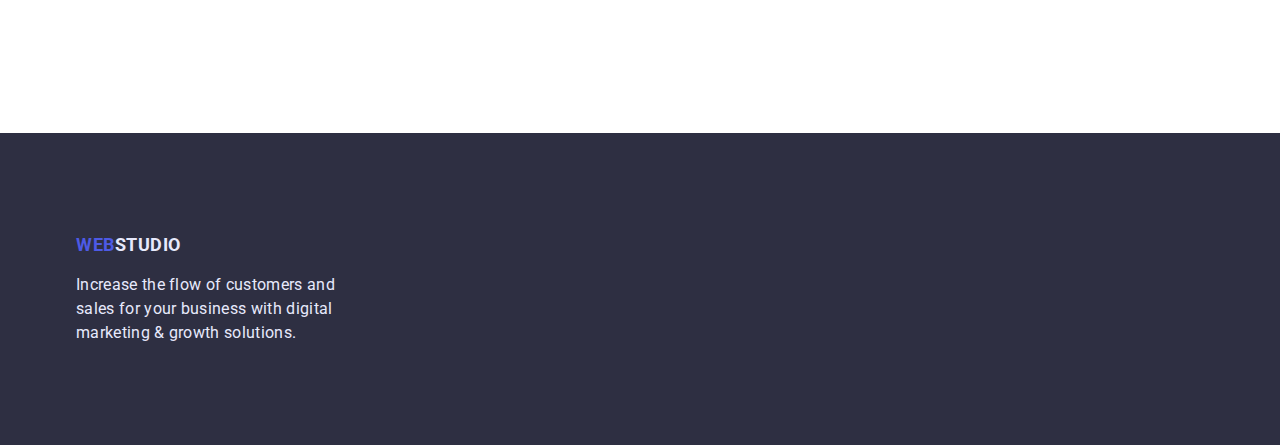
==== commit 96c38215: "+" ====
--- a/portfolio.html
+++ b/portfolio.html
@@ -17,7 +17,7 @@
 
 <body>
     <header class="header">
-        <div class="container">
+        <div class="container link">
             <nav class="navigation">
                 <a href="/" class="header-logo"><span class="color-web">Web</span>Studio</a>
 
@@ -26,17 +26,17 @@
                     <li><a href="./portfolio.html" class="header-link">Portfolio</a></li>
                     <li><a href="/" class="header-link">Contacts</a></li>
                 </ul>
+            </nav>
+
+            <ul class="header-contacts">
+                <li class="header-mail">
+                    <a href="mailto:info@devstudio.com">info@devstudio.com</a>
+                </li>
+                <li class="header-phone">
+                    <a href="tel:+11(000)1111111">+11 (000) 111-11-11</a>
+                </li>
+            </ul>
             
-
-                <ul class="header-contacts">
-                    <li class="header-mail">
-                        <a href="mailto:info@devstudio.com">info@devstudio.com</a>
-                    </li>
-                    <li class="header-phone">
-                        <a href="tel:+11(000)1111111">+11 (000) 111-11-11</a>
-                    </li>
-                </ul>
-            </nav>
         </div>
     </header>
 
@@ -61,83 +61,66 @@
                     <button class="body-btn-marketing" type="button">Marketing</button>
                 </div>
 
-                <div class="container-items">
+                <ul class="container-items">
 
                     <!--<h2>Items</h2>-->
 
-                    <ul class="body-btn-items">
-                        <li>
-                            <img width="360" height="300" src="./img/portfolio-1.jpg" alt="App in phone">
-                            <h3>Banking App Interface Concept</h3>
-                            <p>App</p>
-                        </li>
-                    </ul>
+                    <li class="body-btn-items">
+                        <img width="360" height="300" src="./img/portfolio-1.jpg" alt="App in phone">
+                        <h3>Banking App Interface Concept</h3>
+                        <p>App</p>
+                    </li>
 
-                    <ul class="body-btn-items">
-                        <li>
-                            <img width="360" height="300" src="./img/portfolio-2.jpg" alt="Cashless payment">
-                            <h3>Cashless Payment</h3>
-                            <p>Marketing</p>
-                        </li>
-                    </ul>
+                    <li class="body-btn-items">
+                        <img width="360" height="300" src="./img/portfolio-2.jpg" alt="Cashless payment">
+                        <h3>Cashless Payment</h3>
+                        <p>Marketing</p>
+                    </li>
 
-                    <ul class="body-btn-items">
-                        <li>
-                            <img width="360" height="300" src="./img/portfolio-3.jpg" alt="Meditaion app">
-                            <h3>Meditaion App</h3>
-                            <p>App</p>
-                        </li>
-                    </ul>
+                    <li class="body-btn-items">
+                        <img width="360" height="300" src="./img/portfolio-3.jpg" alt="Meditaion app">
+                        <h3>Meditaion App</h3>
+                        <p>App</p>
+                    </li>
 
-                    <ul class="body-btn-items">
-                        <li>
-                            <img width="360" height="300" src="./img/portfolio-4.jpg" alt="Taxi service">
-                            <h3>Taxi Service</h3>
-                            <p>Marketing</p>
-                        </li>
-                    </ul>
+                    <li class="body-btn-items">
+                        <img width="360" height="300" src="./img/portfolio-4.jpg" alt="Taxi service">
+                        <h3>Taxi Service</h3>
+                        <p>Marketing</p>
+                    </li>
 
-                    <ul class="body-btn-items">
-                        <li>
-                            <img width="360" height="300" src="./img/portfolio-5.jpg" alt="Screen illustrations">
-                            <h3>Screen Illustrations</h3>
-                            <p>Design</p>
-                        </li>
-                    </ul>
+                    <li class="body-btn-items">
+                        <img width="360" height="300" src="./img/portfolio-5.jpg" alt="Screen illustrations">
+                        <h3>Screen Illustrations</h3>
+                        <p>Design</p>
+                    </li>
 
-                    <ul class="body-btn-items">
-                        <li>
-                            <img width="360" height="300" src="./img/portfolio-6.jpg" alt="Online courses">
-                            <h3>Online Courses</h3>
-                            <p>Marketing</p>
-                        </li>
-                    </ul>
+                    <li class="body-btn-items">
+                        <img width="360" height="300" src="./img/portfolio-6.jpg" alt="Online courses">
+                        <h3>Online Courses</h3>
+                        <p>Marketing</p>
+                    </li>
 
-                    <ul class="body-btn-items">
-                        <li>
-                            <img width="360" height="300" src="./img/portfolio-7.jpg" alt="Instagram stories concept">
-                            <h3>Instagram Stories Concept</h3>
-                            <p>Design</p>
-                        </li>
-                    </ul>
+                    <li class="body-btn-items">
+                        <img width="360" height="300" src="./img/portfolio-7.jpg" alt="Instagram stories concept">
+                        <h3>Instagram Stories Concept</h3>
+                        <p>Design</p>
+                    </li>
 
-                    <ul class="body-btn-items">
-                        <li>
-                            <img width="360" height="300" src="./img/portfolio-8.jpg" alt="Organic food">
-                            <h3>Organic Food</h3>
-                            <p>Web Site</p>
-                        </li>
-                    </ul>
+                    <li class="body-btn-items">
+                        <img width="360" height="300" src="./img/portfolio-8.jpg" alt="Organic food">
+                        <h3>Organic Food</h3>
+                        <p>Web Site</p>
+                    </li>
 
-                    <ul class="body-btn-items">
-                        <li>
-                            <img width="360" height="300" src="./img/portfolio-9.jpg" alt="Fresh coffee">
-                            <h3>Fresh Coffee</h3>
-                            <p>Web Site</p>
-                        </li>
-                    </ul>
+                    <li class="body-btn-items">
+                        <img width="360" height="300" src="./img/portfolio-9.jpg" alt="Fresh coffee">
+                        <h3>Fresh Coffee</h3>
+                        <p>Web Site</p>
+                    </li>
+                    
 
-                </div>
+                </ul>
 
             </div>
 
--- a/css/style.css
+++ b/css/style.css
@@ -5,10 +5,10 @@
 }
 
 .container {
-    max-width: 1158px;
+    max-width: 1128px;
     margin: 0 auto;
-    padding-left: 12px;
-    padding-right: 12px;
+    padding-left: 15px;
+    padding-right: 15px;
 }
 
 .color-web {
@@ -22,7 +22,12 @@
 }
 
 .header {
-    border: 1px solid #E7E9FC;
+    border-bottom: 1px solid #E7E9FC;
+}
+
+.link {
+    display: flex;
+    align-items: center;
 }
 
 .navigation {
@@ -136,6 +141,9 @@
     color: #FFFFFF;
     margin-top: 0;
     margin-bottom: 48px;
+    width: 496px;
+    margin-left: auto;
+    margin-right: auto;
 }
 
 .body-title-btn {
@@ -151,13 +159,17 @@
     border: 0;
 }
 
+.section-slogan {
+    padding-top: 120px;
+    padding-bottom: 120px;
+}
 
 .section-slogan-col {
     display: flex;
     gap: 24px;
     list-style: none;
-    margin-top: 120px;
-    margin-bottom: 120px;
+    padding-left: 0;
+    margin: 0;
 }
 
 .slogan {
@@ -193,16 +205,14 @@
     margin-bottom: 72px;
 }
 
-.section-image {
+.image {
     display: flex;
     gap: 24px;
-}
-
-.image {
-    list-style: none;
-    margin-top: 0;
-    margin-bottom: 120px;
-    padding: 0;
+    list-style: none;
+    margin-top: 0;
+    margin-bottom: 0;
+    padding-left: 0;
+    padding-bottom: 120px;
 }
 
 .section-team {
@@ -225,11 +235,12 @@
     margin-bottom: 0;
     padding-left: 0;
     background: #FFFFFF;
-    box-shadow: 0px 1px 6px;
     box-sizing: border-box;
     width: 264px;
     height: 380px; 
     text-align: center;
+    border-radius: 0px 0px 4px 4px;
+    border: 0.5px solid #2E2F4214;
 }
 
 .section-team-item h3  {
@@ -281,8 +292,12 @@
     color: #FFFFFF;
 }
 
+.body-btn {
+    padding-top: 96px;
+    padding-bottom: 120px;
+}
+
 .container-body {
-    margin-top: 97px;
     margin-bottom: 72px;
     text-align: center;
 }
@@ -365,19 +380,19 @@
     box-sizing: border-box;
     width: 360px;
     height: 420px;
-    box-shadow: 0px 1px 6px;
     padding-left: 0;
-    
+    border: 0.5px solid #2E2F4214;
+    margin: 0;
 }
 
 .container-items {
     display: flex;
     flex-wrap: wrap;
     gap: 24px;
-    padding-bottom: 120px;
-}
-
-.body-btn-items li {
+    padding-left: 0;
+}
+
+.body-btn-items {
     list-style: none;
 }
 
@@ -387,7 +402,7 @@
     line-height: 1.2;
     letter-spacing: 0.02em;
     color: #2E2F42;
-    margin: 32px 53px 8px 16px;
+    margin: 32px auto 8px 16px;
 }
 
 .body-btn-items p {
@@ -398,9 +413,9 @@
     color: #434455;
     margin-left: 16px;
     margin-bottom: 32px;
-}
-
-/*.body-btn-items ul {
-    background: #FFFFFF;
-    font-size: 20px;
-}*/+    margin-top: 0;
+}
+
+.body-btn-items img {
+    display: block;
+}
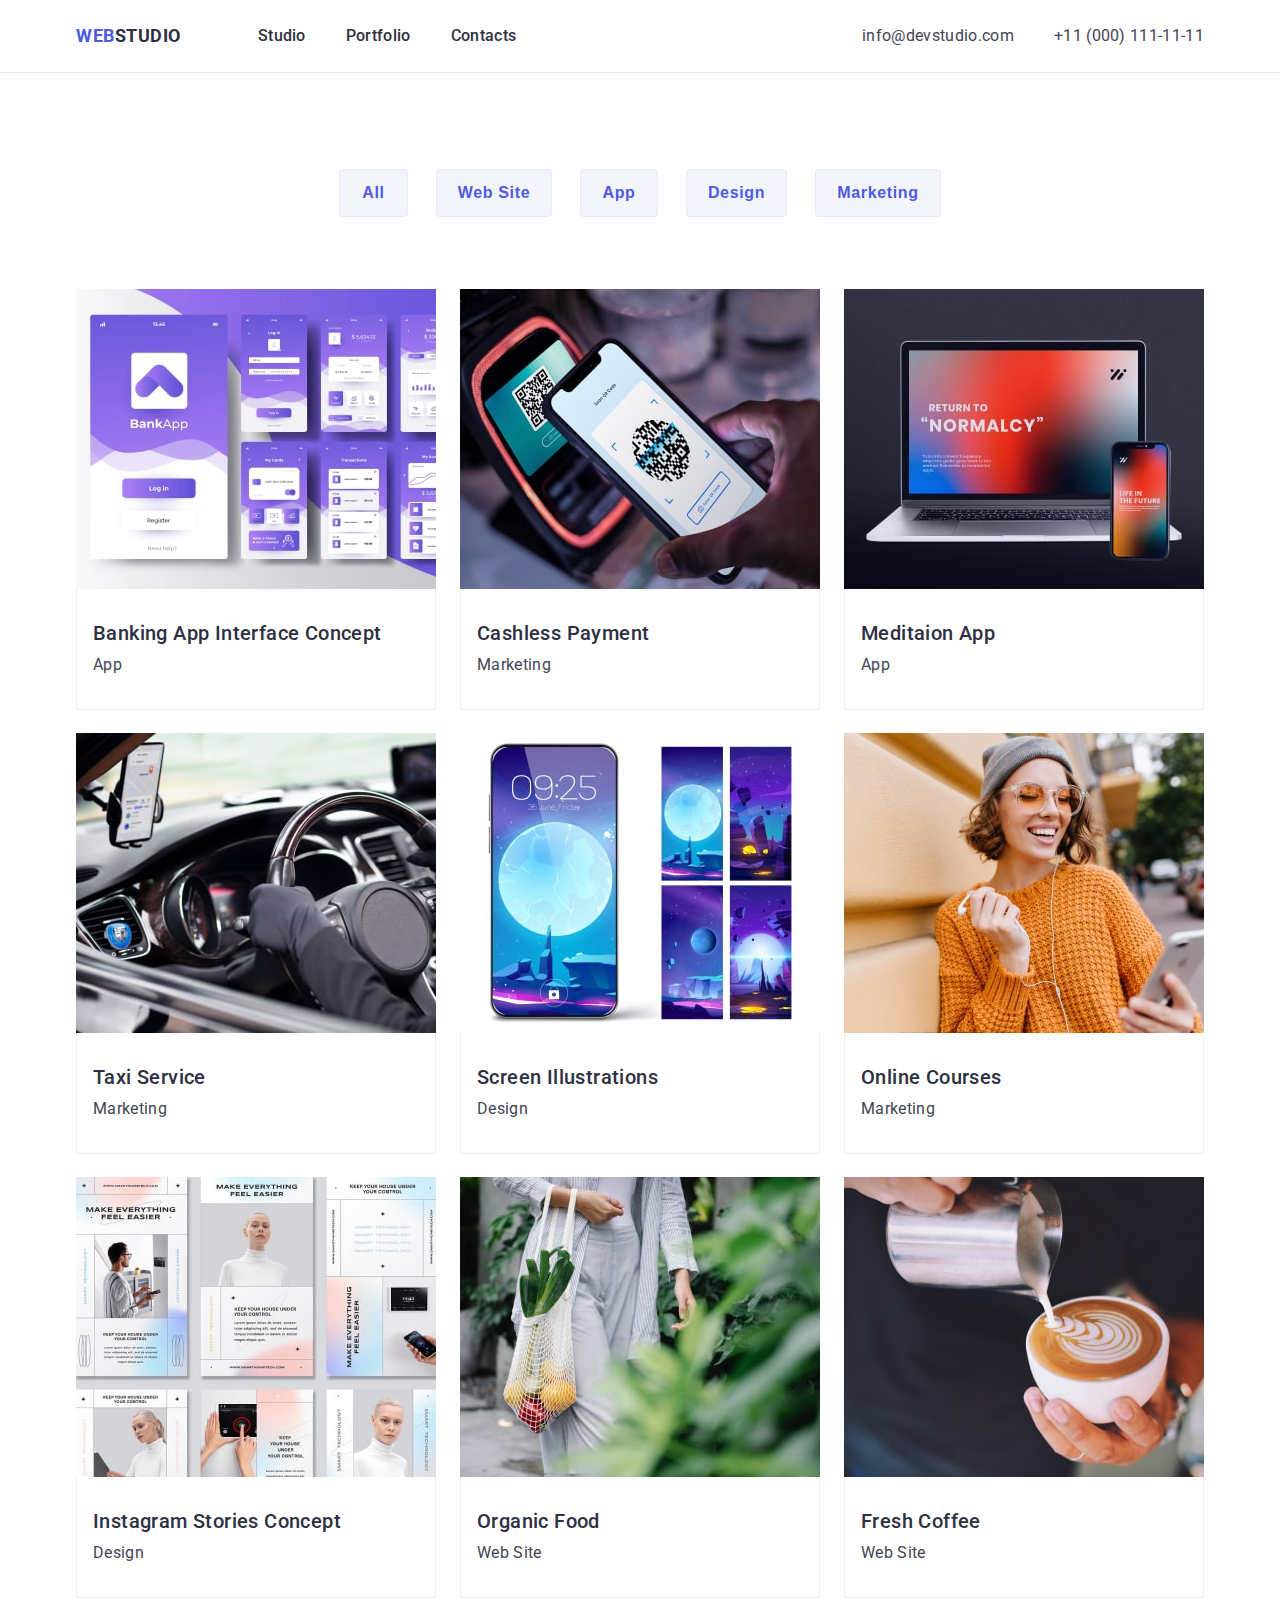
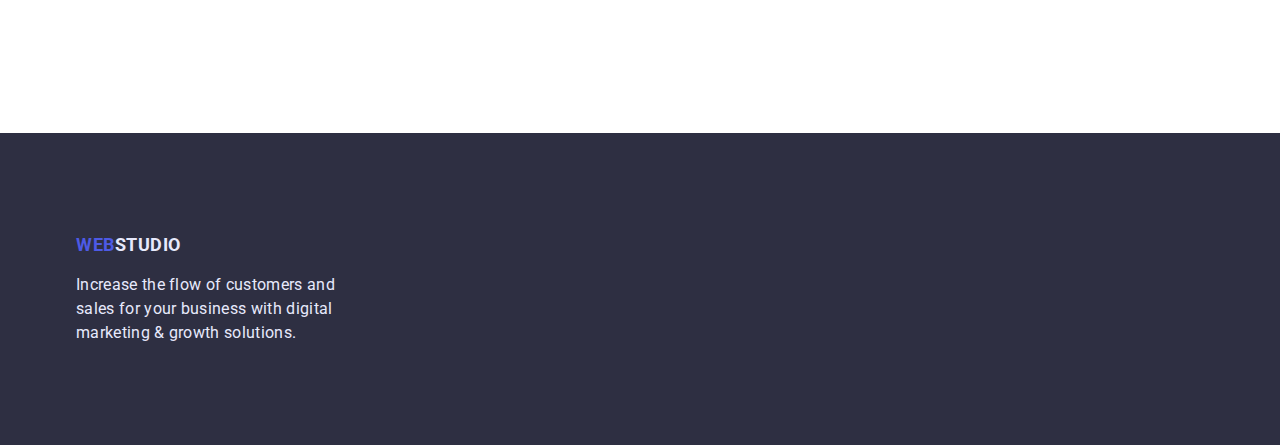
==== commit 7b6799bb: "+" ====
--- a/portfolio.html
+++ b/portfolio.html
@@ -19,12 +19,12 @@
     <header class="header">
         <div class="container link">
             <nav class="navigation">
-                <a href="/" class="header-logo"><span class="color-web">Web</span>Studio</a>
+                <a href="index.html" class="header-logo"><span class="color-web">Web</span>Studio</a>
 
                 <ul class="header-list">
-                    <li><a href="/" class="header-link">Studio</a></li>
+                    <li><a href="./index.html" class="header-link">Studio</a></li>
                     <li><a href="./portfolio.html" class="header-link">Portfolio</a></li>
-                    <li><a href="/" class="header-link">Contacts</a></li>
+                    <li><a href="./index.html" class="header-link">Contacts</a></li>
                 </ul>
             </nav>
 
@@ -67,56 +67,74 @@
 
                     <li class="body-btn-items">
                         <img width="360" height="300" src="./img/portfolio-1.jpg" alt="App in phone">
-                        <h3>Banking App Interface Concept</h3>
-                        <p>App</p>
+                        <div class="container-body-dtn">
+                            <h3>Banking App Interface Concept</h3>
+                            <p>App</p>
+                        </div>
                     </li>
 
                     <li class="body-btn-items">
                         <img width="360" height="300" src="./img/portfolio-2.jpg" alt="Cashless payment">
-                        <h3>Cashless Payment</h3>
-                        <p>Marketing</p>
+                        <div class="container-body-dtn">
+                            <h3>Cashless Payment</h3>
+                            <p>Marketing</p>
+                        </div>
                     </li>
 
                     <li class="body-btn-items">
                         <img width="360" height="300" src="./img/portfolio-3.jpg" alt="Meditaion app">
-                        <h3>Meditaion App</h3>
-                        <p>App</p>
+                        <div class="container-body-dtn">
+                            <h3>Meditaion App</h3>
+                            <p>App</p>
+                        </div>
                     </li>
 
                     <li class="body-btn-items">
                         <img width="360" height="300" src="./img/portfolio-4.jpg" alt="Taxi service">
-                        <h3>Taxi Service</h3>
-                        <p>Marketing</p>
+                        <div class="container-body-dtn">
+                            <h3>Taxi Service</h3>
+                            <p>Marketing</p>
+                        </div>
                     </li>
 
                     <li class="body-btn-items">
                         <img width="360" height="300" src="./img/portfolio-5.jpg" alt="Screen illustrations">
-                        <h3>Screen Illustrations</h3>
-                        <p>Design</p>
+                        <div class="container-body-dtn">
+                            <h3>Screen Illustrations</h3>
+                            <p>Design</p>
+                        </div>
                     </li>
 
                     <li class="body-btn-items">
                         <img width="360" height="300" src="./img/portfolio-6.jpg" alt="Online courses">
-                        <h3>Online Courses</h3>
-                        <p>Marketing</p>
+                        <div class="container-body-dtn">
+                            <h3>Online Courses</h3>
+                            <p>Marketing</p>
+                        </div>
                     </li>
 
                     <li class="body-btn-items">
                         <img width="360" height="300" src="./img/portfolio-7.jpg" alt="Instagram stories concept">
-                        <h3>Instagram Stories Concept</h3>
-                        <p>Design</p>
+                        <div class="container-body-dtn">
+                            <h3>Instagram Stories Concept</h3>
+                            <p>Design</p>
+                        </div>
                     </li>
 
                     <li class="body-btn-items">
                         <img width="360" height="300" src="./img/portfolio-8.jpg" alt="Organic food">
-                        <h3>Organic Food</h3>
-                        <p>Web Site</p>
+                        <div class="container-body-dtn">
+                            <h3>Organic Food</h3>
+                            <p>Web Site</p>
+                        </div>
                     </li>
 
                     <li class="body-btn-items">
                         <img width="360" height="300" src="./img/portfolio-9.jpg" alt="Fresh coffee">
-                        <h3>Fresh Coffee</h3>
-                        <p>Web Site</p>
+                        <div class="container-body-dtn">
+                            <h3>Fresh Coffee</h3>
+                            <p>Web Site</p>
+                        </div>
                     </li>
                     
 
--- a/css/style.css
+++ b/css/style.css
@@ -2,6 +2,10 @@
     font-family: 'Raleway', sans-serif;
     font-family: 'Roboto', sans-serif;
     margin: 0;
+}
+
+img {
+    display: block;
 }
 
 .container {
@@ -146,7 +150,12 @@
     margin-right: auto;
 }
 
+.body-title-btn:hover {
+    background: #404BBF;
+}
+
 .body-title-btn {
+    font-weight: 500;
     display: flex;
     align-items: flex-start;
     padding: 16px 32px;
@@ -180,7 +189,8 @@
     color: #2E2F42;
     width: 264px;
     height: 24px;
-    margin-top: 0;
+    margin: 0;
+
 }
 
 .text {
@@ -190,7 +200,12 @@
     color: #434455;
     width: 264px;
     height: 72px;
-    margin-bottom: 0;
+    margin-top: 8px;
+    margin-bottom: 0;
+}
+
+.section {
+    padding-bottom: 120px;
 }
 
 .heading {
@@ -212,7 +227,6 @@
     margin-top: 0;
     margin-bottom: 0;
     padding-left: 0;
-    padding-bottom: 120px;
 }
 
 .section-team {
@@ -224,6 +238,8 @@
 .container-team {
     display: flex;
     gap: 24px;
+    margin: 0;
+    padding-left: 0;
 }
 
 .section-team-item {
@@ -381,8 +397,15 @@
     width: 360px;
     height: 420px;
     padding-left: 0;
+    margin: 0;
+}
+
+.container-body-dtn {
     border: 0.5px solid #2E2F4214;
-    margin: 0;
+    border-top: none;
+    padding-top: 32px;
+    padding-bottom: 32px;
+    padding-left: 16px;
 }
 
 .container-items {
@@ -390,6 +413,7 @@
     flex-wrap: wrap;
     gap: 24px;
     padding-left: 0;
+    
 }
 
 .body-btn-items {
@@ -402,7 +426,9 @@
     line-height: 1.2;
     letter-spacing: 0.02em;
     color: #2E2F42;
-    margin: 32px auto 8px 16px;
+    margin-bottom: 8px;
+    margin-top: 0;
+    margin-left: 0;
 }
 
 .body-btn-items p {
@@ -411,11 +437,6 @@
     line-height: 1.5;
     letter-spacing: 0.02em;
     color: #434455;
-    margin-left: 16px;
-    margin-bottom: 32px;
-    margin-top: 0;
-}
-
-.body-btn-items img {
-    display: block;
-}
+    margin: 0;
+}
+
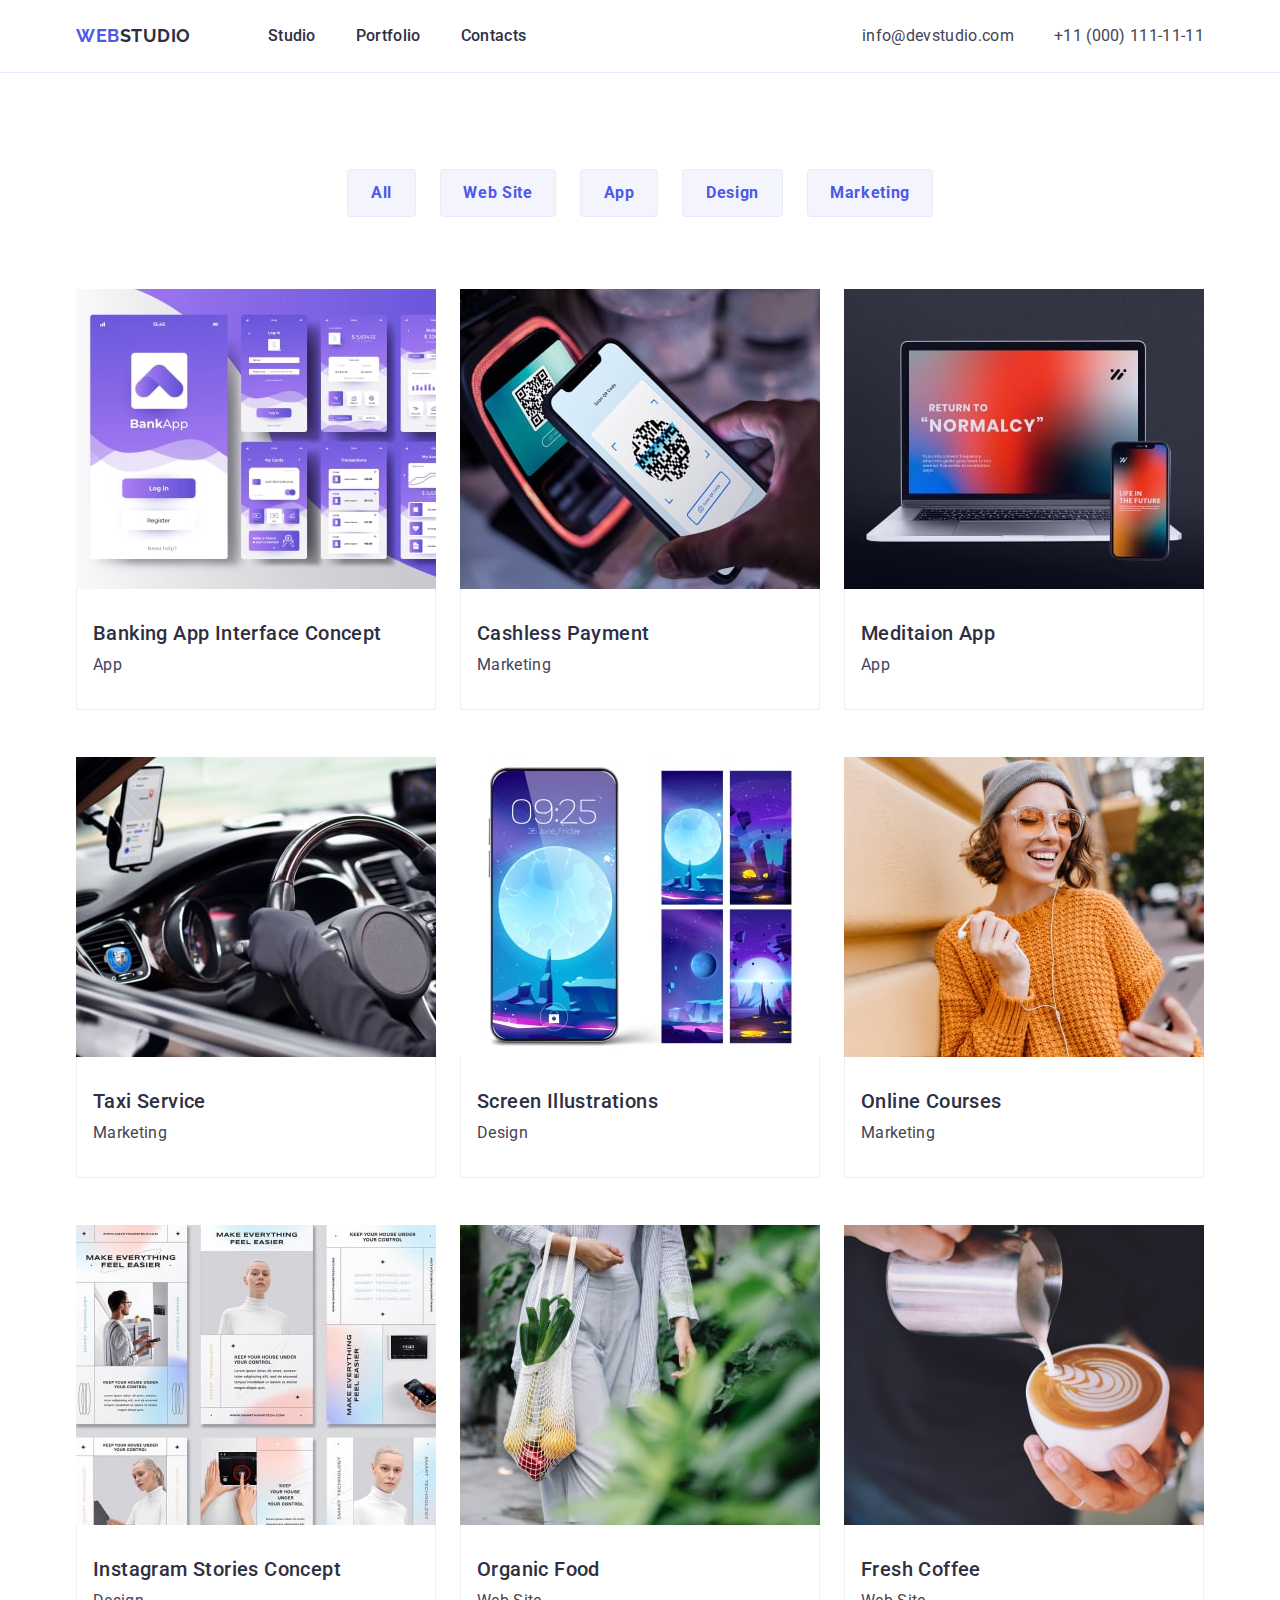
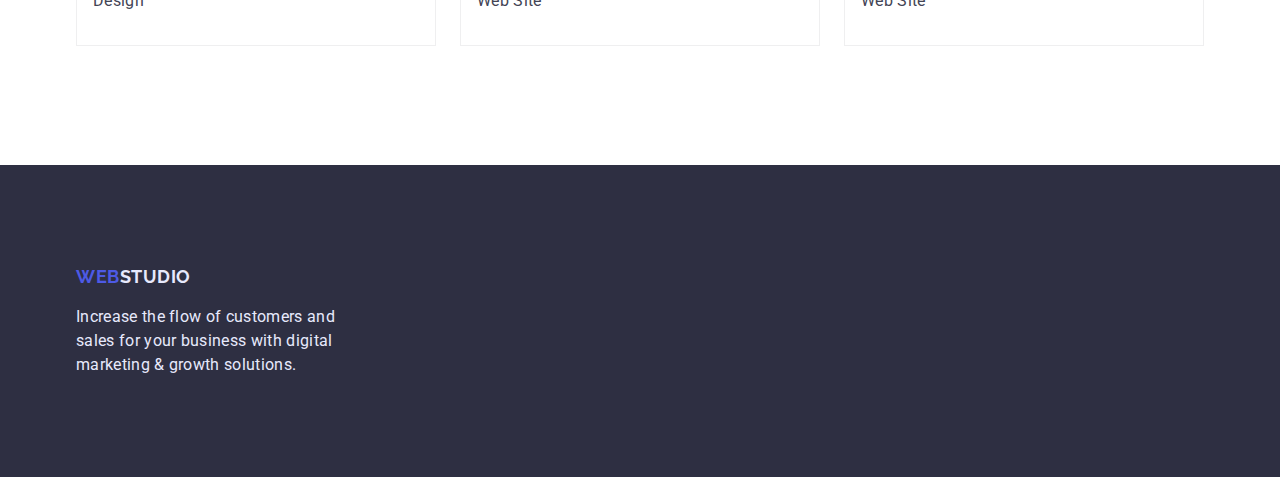
==== commit 1e0f1e5e: "+++" ====
--- a/portfolio.html
+++ b/portfolio.html
@@ -24,16 +24,16 @@
                 <ul class="header-list">
                     <li><a href="./index.html" class="header-link">Studio</a></li>
                     <li><a href="./portfolio.html" class="header-link">Portfolio</a></li>
-                    <li><a href="./index.html" class="header-link">Contacts</a></li>
+                    <li><a href="#" class="header-link">Contacts</a></li>
                 </ul>
             </nav>
 
             <ul class="header-contacts">
                 <li class="header-mail">
-                    <a href="mailto:info@devstudio.com">info@devstudio.com</a>
+                    <a class="contacts" href="mailto:info@devstudio.com">info@devstudio.com</a>
                 </li>
                 <li class="header-phone">
-                    <a href="tel:+11(000)1111111">+11 (000) 111-11-11</a>
+                    <a class="contacts" href="tel:+11(000)1111111">+11 (000) 111-11-11</a>
                 </li>
             </ul>
             
@@ -45,21 +45,31 @@
         <section class="body-btn">
 
             <div class="container">
+
+                <h1 class="container-portfolio">Portfolio</h1>
             
-                <div class="container-body">
+                <ul class="container-body">
 
-                    <!--<h1>Button</h1>-->
+                    <li>
+                        <button class="body-btn-all" type="button">All</button>
+                    </li>
 
-                    <button class="body-btn-all" type="button">All</button>
+                    <li>
+                        <button class="body-btn-web" type="button">Web Site</button>
+                    </li>
 
-                    <button class="body-btn-web" type="button">Web Site</button>
+                    <li>
+                        <button class="body-btn-app" type="button">App</button>
+                    </li>
 
-                    <button class="body-btn-app" type="button">App</button>
+                    <li>
+                        <button class="body-btn-design" type="button">Design</button>
+                    </li>
 
-                    <button class="body-btn-design" type="button">Design</button>
-
-                    <button class="body-btn-marketing" type="button">Marketing</button>
-                </div>
+                    <li>
+                        <button class="body-btn-marketing" type="button">Marketing</button>
+                    </li>
+                </ul>
 
                 <ul class="container-items">
 
--- a/css/style.css
+++ b/css/style.css
@@ -40,6 +40,7 @@
 }
 
 .header-logo {
+    font-family: 'Raleway';
     font-weight: 700;
     font-size: 18px;
     line-height: 1.33;
@@ -86,6 +87,11 @@
     padding-bottom: 24px;
 }
 
+.header-link:hover,
+.header-link:focus {
+    color: #434455;
+}
+
 .header-link:active {
     color: #4D5AE5;
 }
@@ -99,6 +105,7 @@
     margin-bottom: 0;
     padding: 0;
 }
+
 
 .header-contacts li {
     margin-right: 40px;
@@ -108,25 +115,19 @@
     margin-right: 0;
 }
 
-.header-mail a {
-    font-size: 16px;
-    line-height: 1.5;
-    letter-spacing: 0.02em;
+.contacts {
     color: #434455;
+    font-size: 16;
+    line-height: 1.5;
+    letter-spacing: 0.02em;
     text-decoration: none;
-    list-style: none;
-}
-
-
-.header-phone a {
-    text-decoration: none;
-    color: #434455;
-    font-style: normal;
-    font-weight: 400;
-    font-size: 16px;
-    line-height: 1.5;
-    letter-spacing: 0.02em;
-    list-style: none;
+
+    transition: color 250ms cubic-bezier(0.4, 0, 0.2, 1);
+}
+
+.contacts:focus,
+.contacts:hover {
+    color: #404BBF;
 }
 
 .body {
@@ -138,6 +139,7 @@
 
 
 .body-title {
+    font-family: 'Roboto';
     font-weight: 700;
     font-size: 56px;
     line-height: 1.07;
@@ -155,6 +157,7 @@
 }
 
 .body-title-btn {
+    font-family: 'Roboto';
     font-weight: 500;
     display: flex;
     align-items: flex-start;
@@ -182,6 +185,7 @@
 }
 
 .slogan {
+    font-family: 'Roboto';
     font-weight: 500;
     font-size: 20px;
     line-height: 1.2;
@@ -209,6 +213,7 @@
 }
 
 .heading {
+    font-family: 'Roboto';
     font-weight: 700;
     font-size: 36px;
     line-height: 1.11;
@@ -259,13 +264,30 @@
     border: 0.5px solid #2E2F4214;
 }
 
-.section-team-item h3  {
-    margin-top: 32px;
+.employee-desc {
+    padding-top: 32px;
+    padding-bottom: 32px;
+}
+
+.employee  {
+    margin-top: 0;
+    color: #2E2F42;
+    font-size: 20px;
+    line-height: 1.2;
+    letter-spacing: 0.02em;
+    font-family: 'Roboto';
+    font-weight: 700;
+    text-align: center;
     margin-bottom: 8px;
 }
 
-.section-team-item p {
-    margin-bottom: 32px;
+.desc {
+    margin: 0;
+    color: #2E2F42;
+    font-size: 16px;
+    line-height: 1.5;
+    letter-spacing: 0.02em;
+    text-align: center;
 }
 
 .footer {
@@ -277,6 +299,7 @@
 }
 
 .logo-footer {
+    font-family: 'Raleway';
     font-weight: 700;
     font-size: 18px;
     line-height: 1.33;
@@ -308,14 +331,40 @@
     color: #FFFFFF;
 }
 
+.container-portfolio {
+    position: absolute;
+    width: 1px;
+    height: 1px;
+    margin: -1px;
+    border: 0;
+    padding: 0;
+    white-space: nowrap;
+    clip-path: inset(100%);
+    clip: rect(0 0 0 0);
+    overflow: hidden;
+}
+
 .body-btn {
     padding-top: 96px;
     padding-bottom: 120px;
 }
 
 .container-body {
+    margin-top: 0;
+    padding: 0;
+    display: flex;
+    justify-content: center;
     margin-bottom: 72px;
-    text-align: center;
+    list-style: none;
+}
+
+.container-body li {
+    margin-right: 24px;
+
+}
+
+.container-body li:last-child {
+    margin-right: 0;
 }
 
 .body-btn-all {
@@ -325,12 +374,12 @@
     border: 1px solid #E7E9FC;
     border-radius: 4px;
     color: #4D5AE5;
+    font-family: 'Roboto';
     font-weight: 700;
     font-size: 16px;
     line-height: 1.5;
     letter-spacing: 0.04em;
     cursor: pointer;
-    margin-right: 24px;
 }
 
 .body-btn-web {
@@ -340,12 +389,12 @@
     border: 1px solid #E7E9FC;
     border-radius: 4px;
     color: #4D5AE5;
+    font-family: 'Roboto';
     font-weight: 700;
     font-size: 16px;
     line-height: 1.5;
     letter-spacing: 0.04em;
     cursor: pointer;
-    margin-right: 24px;
 }
 
 .body-btn-app {
@@ -355,12 +404,12 @@
     width: 78px;
     height: 48px;
     color: #4D5AE5;
+    font-family: 'Roboto';
     font-weight: 700;
     font-size: 16px;
     line-height: 1.5;
     letter-spacing: 0.04em;
     cursor: pointer;
-    margin-right: 24px;
 }
 
 .body-btn-design {
@@ -370,12 +419,12 @@
     width: 101px;
     height: 48px;
     color: #4D5AE5;
+    font-family: 'Roboto';
     font-weight: 700;
     font-size: 16px;
     line-height: 1.5;
     letter-spacing: 0.04em;
     cursor: pointer;
-    margin-right: 24px;
 }
 
 .body-btn-marketing {
@@ -385,6 +434,7 @@
     width: 126px;
     height: 48px;
     color: #4D5AE5;
+    font-family: 'Roboto';
     font-weight: 700;
     font-size: 16px;
     line-height: 1.5;
@@ -411,9 +461,10 @@
 .container-items {
     display: flex;
     flex-wrap: wrap;
-    gap: 24px;
-    padding-left: 0;
-    
+    padding-left: 0;
+    margin: 0;
+    row-gap: 48px;
+    column-gap: 24px;
 }
 
 .body-btn-items {
@@ -421,6 +472,7 @@
 }
 
 .body-btn-items h3 {
+    font-family: 'Roboto';
     font-weight: 500;
     font-size: 20px;
     line-height: 1.2;
@@ -432,6 +484,7 @@
 }
 
 .body-btn-items p {
+    font-family: 'Roboto';
     font-weight: 400;
     font-size: 16px;
     line-height: 1.5;
